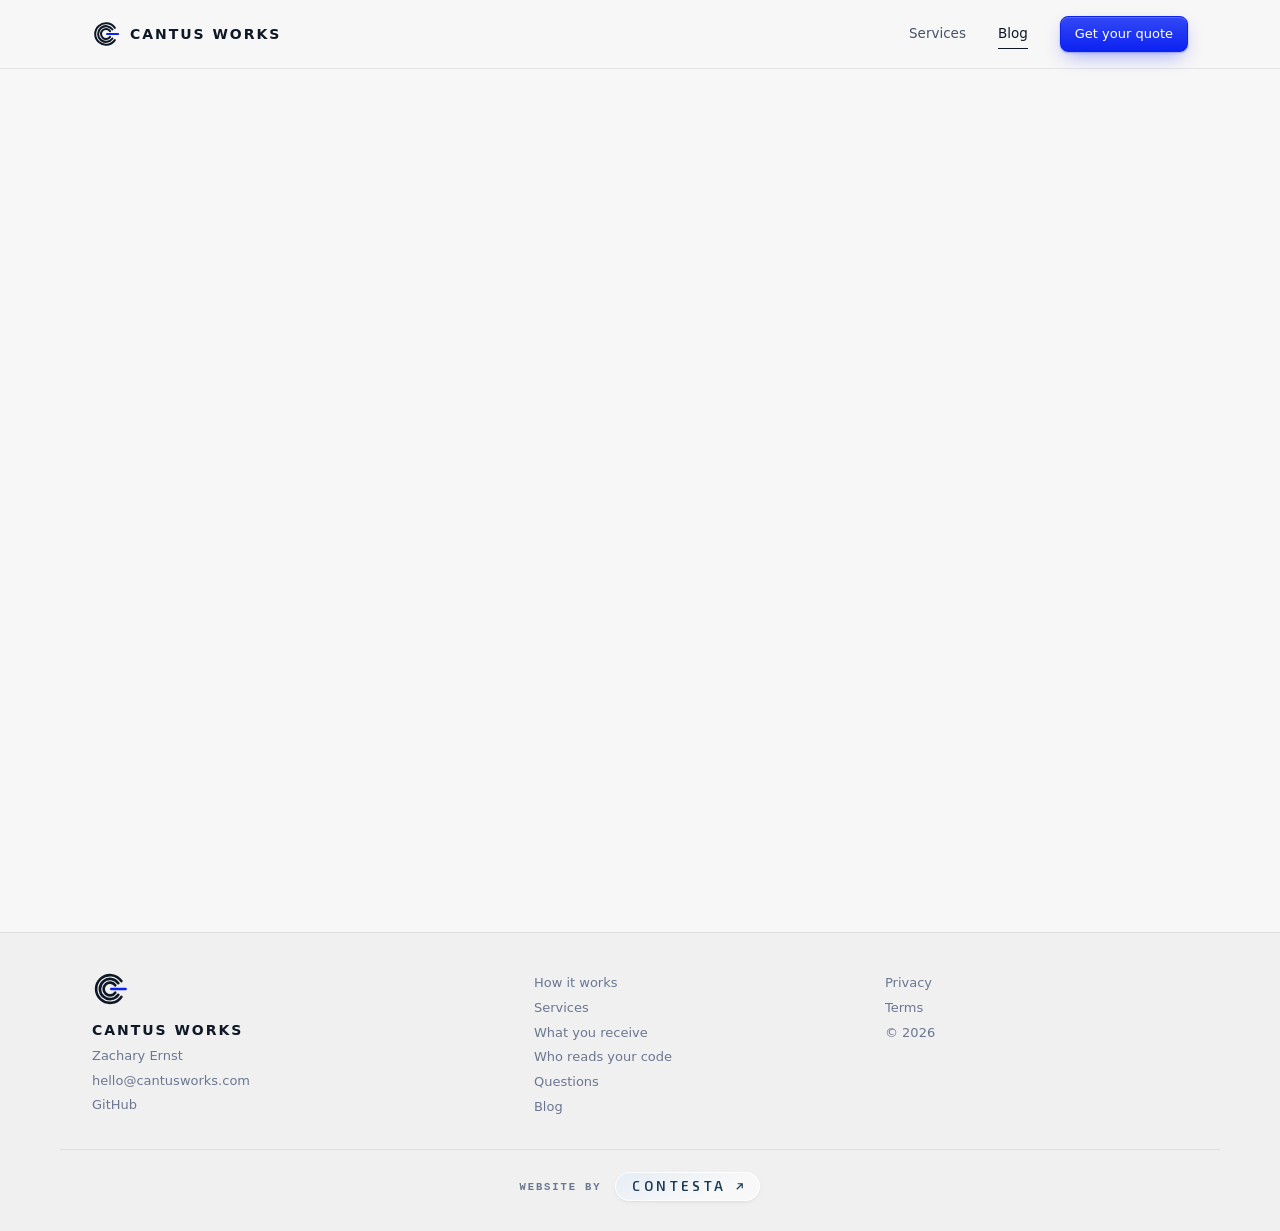
==== blog.html @ ceb54d74 "Hero line below the buttons at any size; no highlighter on plain text; external links in a new tab T" ====
<!doctype html>
<html lang="en">
<head>
<meta charset="utf-8">
<title>Blog | Cantus Works</title>
<meta name="viewport" content="width=device-width, initial-scale=1">
<meta name="color-scheme" content="light">
<meta name="theme-color" content="#F7F7F7">
<link rel="icon" href="favicon.svg" type="image/svg+xml">
<meta name="description" content="Articles on how a Cantus Works inspection works: what it checks and the engine behind it.">
<meta property="og:title" content="Blog">
<meta property="og:type" content="website">
<link rel="canonical" href="https://cantusworks.com/blog.html">
<meta property="og:description" content="Articles on how a Cantus Works inspection works: what it checks and the engine behind it.">
<meta property="og:url" content="https://cantusworks.com/blog.html">
<meta property="og:site_name" content="Cantus Works">
<meta property="og:image" content="https://cantusworks.com/og-image.png">
<meta property="og:image:width" content="1200">
<meta property="og:image:height" content="630">
<meta name="twitter:card" content="summary_large_image">
<link rel="stylesheet" href="fonts/fonts.css">
<link rel="stylesheet" href="styles.css?v=20261121j">
<script defer src="https://cloud.umami.is/script.js" data-website-id="0110ca8d-b614-43de-983e-fb62bd26c7d7" data-domains="cantusworks.com"></script>
</head>
<body>

<header class="site" id="hdr">
  <div class="wrap nav-inner">
    <a class="wordmark" href="index.html"><img src="logo-mark.svg" width="28" height="28" alt="">CANTUS WORKS</a>
    <div class="nav-right">
      <nav class="navlinks" aria-label="Sections">
        <a href="index.html#services">Services</a>
        <a href="blog.html" aria-current="page">Blog</a>
      </nav>
      <a class="btn btn-solid btn-sm" href="quote.html" data-umami-event="quote-click" data-umami-event-need="general">Get your quote</a>
    </div>
  </div>
</header>

<main>
<section class="blog-intro">
  <div class="wrap">
    <div class="blog-hero">
<p class="back-row"><a class="back-link" href="index.html" data-back>&larr; Back</a></p>
      <p class="eyebrow">Blog</p>
      <h1>How the inspection works</h1>
    </div>
  </div>
</section>
<section class="blog-list">
  <div class="wrap">
    <ul class="post-grid">
      <li class="post"><h2><a href="inspection-checks.html">What a Cantus Works inspection checks</a></h2><p class="desc">The areas every inspection covers, and three of the rules exactly as the engine reads them.</p><a class="read-more" href="inspection-checks.html">Read</a></li>
      <li class="post"><h2><a href="how-camerata-works.html">How Camerata works</a></h2><p class="desc">The engine behind every inspection, and why one person still signs every report.</p><a class="read-more" href="how-camerata-works.html">Read</a></li>
      <li class="post"><h2><a href="whats-in-an-inspection-report.html">What's in an inspection report</a></h2><p class="desc">The PDF, the workbook and the files, and what a founder, an investor and a new engineer each do with them.</p><a class="read-more" href="whats-in-an-inspection-report.html">Read</a></li>
      <li class="post"><h2><a href="checkout-price-from-the-browser.html">The checkout bug a pattern scanner won't flag</a></h2><p class="desc">A checkout that charges whatever the browser sends, why it's common in AI-built apps and how to fix it.</p><a class="read-more" href="checkout-price-from-the-browser.html">Read</a></li>
    </ul>
  </div>
</section>
</main>

<footer class="site-foot">
  <div class="wrap foot-grid">
    <div>
      <img class="foot-mark" src="logo-mark.svg" width="36" height="36" alt="">
      <p class="foot-name">Cantus Works</p>
      <p>Zachary Ernst</p>
      <p><a href="mailto:hello@cantusworks.com">hello@cantusworks.com</a></p>
      <p><a href="https://github.com/zernst3" target="_blank" rel="noopener">GitHub</a></p>
    </div>
    <nav aria-label="Footer sections">
      <ul>
        <li><a href="index.html#how">How it works</a></li>
        <li><a href="index.html#services">Services</a></li>
        <li><a href="index.html#receive">What you receive</a></li>
        <li><a href="index.html#who">Who reads your code</a></li>
        <li><a href="index.html#questions">Questions</a></li>
        <li><a href="blog.html">Blog</a></li>
      </ul>
    </nav>
    <div>
      <ul>
        <li><a href="privacy.html">Privacy</a></li>
        <li><a href="terms.html">Terms</a></li>
        <li>&copy; 2026</li>
      </ul>
    </div>
  </div>
  <div class="wrap foot-credit">
    <span class="foot-credit-label">Website by</span>
    <a class="foot-credit-link" href="https://agenciacontesta.com/" target="_blank" rel="noopener">
      <span>Contesta</span>
      <svg viewBox="0 0 12 12" width="11" height="11" aria-hidden="true"><path d="M3 9 9 3M4 3h5v5" fill="none" stroke="currentColor" stroke-width="1.3"/></svg>
    </a>
  </div>
</footer>

<script src="site.js?v=20261121b"></script>
</body>
</html>
---- fonts/fonts.css ----
/* Exo 2 (SIL Open Font License), self-hosted so visitors' browsers never contact Google. */
/* latin-ext */
@font-face {
  font-family: 'Exo 2';
  font-style: normal;
  font-weight: 300;
  font-display: swap;
  src: url(../fonts/exo2-latin-ext.woff2) format('woff2');
  unicode-range: U+0100-02BA, U+02BD-02C5, U+02C7-02CC, U+02CE-02D7, U+02DD-02FF, U+0304, U+0308, U+0329, U+1D00-1DBF, U+1E00-1E9F, U+1EF2-1EFF, U+2020, U+20A0-20AB, U+20AD-20C4, U+2113, U+2C60-2C7F, U+A720-A7FF;
}
/* latin */
@font-face {
  font-family: 'Exo 2';
  font-style: normal;
  font-weight: 300;
  font-display: swap;
  src: url(../fonts/exo2-latin.woff2) format('woff2');
  unicode-range: U+0000-00FF, U+0131, U+0152-0153, U+02BB-02BC, U+02C6, U+02DA, U+02DC, U+0304, U+0308, U+0329, U+2000-206F, U+20AC, U+2122, U+2191, U+2193, U+2212, U+2215, U+FEFF, U+FFFD;
}
/* latin-ext */
@font-face {
  font-family: 'Exo 2';
  font-style: normal;
  font-weight: 500;
  font-display: swap;
  src: url(../fonts/exo2-latin-ext.woff2) format('woff2');
  unicode-range: U+0100-02BA, U+02BD-02C5, U+02C7-02CC, U+02CE-02D7, U+02DD-02FF, U+0304, U+0308, U+0329, U+1D00-1DBF, U+1E00-1E9F, U+1EF2-1EFF, U+2020, U+20A0-20AB, U+20AD-20C4, U+2113, U+2C60-2C7F, U+A720-A7FF;
}
/* latin */
@font-face {
  font-family: 'Exo 2';
  font-style: normal;
  font-weight: 500;
  font-display: swap;
  src: url(../fonts/exo2-latin.woff2) format('woff2');
  unicode-range: U+0000-00FF, U+0131, U+0152-0153, U+02BB-02BC, U+02C6, U+02DA, U+02DC, U+0304, U+0308, U+0329, U+2000-206F, U+20AC, U+2122, U+2191, U+2193, U+2212, U+2215, U+FEFF, U+FFFD;
}
/* latin-ext */
@font-face {
  font-family: 'Exo 2';
  font-style: normal;
  font-weight: 600;
  font-display: swap;
  src: url(../fonts/exo2-latin-ext.woff2) format('woff2');
  unicode-range: U+0100-02BA, U+02BD-02C5, U+02C7-02CC, U+02CE-02D7, U+02DD-02FF, U+0304, U+0308, U+0329, U+1D00-1DBF, U+1E00-1E9F, U+1EF2-1EFF, U+2020, U+20A0-20AB, U+20AD-20C4, U+2113, U+2C60-2C7F, U+A720-A7FF;
}
/* latin */
@font-face {
  font-family: 'Exo 2';
  font-style: normal;
  font-weight: 600;
  font-display: swap;
  src: url(../fonts/exo2-latin.woff2) format('woff2');
  unicode-range: U+0000-00FF, U+0131, U+0152-0153, U+02BB-02BC, U+02C6, U+02DA, U+02DC, U+0304, U+0308, U+0329, U+2000-206F, U+20AC, U+2122, U+2191, U+2193, U+2212, U+2215, U+FEFF, U+FFFD;
}
/* latin-ext */
@font-face {
  font-family: 'Exo 2';
  font-style: normal;
  font-weight: 700;
  font-display: swap;
  src: url(../fonts/exo2-latin-ext.woff2) format('woff2');
  unicode-range: U+0100-02BA, U+02BD-02C5, U+02C7-02CC, U+02CE-02D7, U+02DD-02FF, U+0304, U+0308, U+0329, U+1D00-1DBF, U+1E00-1E9F, U+1EF2-1EFF, U+2020, U+20A0-20AB, U+20AD-20C4, U+2113, U+2C60-2C7F, U+A720-A7FF;
}
/* latin */
@font-face {
  font-family: 'Exo 2';
  font-style: normal;
  font-weight: 700;
  font-display: swap;
  src: url(../fonts/exo2-latin.woff2) format('woff2');
  unicode-range: U+0000-00FF, U+0131, U+0152-0153, U+02BB-02BC, U+02C6, U+02DA, U+02DC, U+0304, U+0308, U+0329, U+2000-206F, U+20AC, U+2122, U+2191, U+2193, U+2212, U+2215, U+FEFF, U+FFFD;
}
/* latin-ext */
@font-face {
  font-family: 'Exo 2';
  font-style: normal;
  font-weight: 800;
  font-display: swap;
  src: url(../fonts/exo2-latin-ext.woff2) format('woff2');
  unicode-range: U+0100-02BA, U+02BD-02C5, U+02C7-02CC, U+02CE-02D7, U+02DD-02FF, U+0304, U+0308, U+0329, U+1D00-1DBF, U+1E00-1E9F, U+1EF2-1EFF, U+2020, U+20A0-20AB, U+20AD-20C4, U+2113, U+2C60-2C7F, U+A720-A7FF;
}
/* latin */
@font-face {
  font-family: 'Exo 2';
  font-style: normal;
  font-weight: 800;
  font-display: swap;
  src: url(../fonts/exo2-latin.woff2) format('woff2');
  unicode-range: U+0000-00FF, U+0131, U+0152-0153, U+02BB-02BC, U+02C6, U+02DA, U+02DC, U+0304, U+0308, U+0329, U+2000-206F, U+20AC, U+2122, U+2191, U+2193, U+2212, U+2215, U+FEFF, U+FFFD;
}
---- styles.css ----
/* Cantus Works v2. Light theme: glass surfaces on a pale ground, blue accents.
   The theme is deliberately light only (color-scheme: light), so an OS in dark mode
   does not change the page, its form controls or its scrollbars. */
:root {
  color-scheme: light;

  /* surfaces */
  --bg: #F7F7F7;
  --bg-deep: #F0F0F1;
  --bg-blue: #E9F0FA;
  --bg-blue-deep: #E1EAF7;
  --card: #FFFFFF;

  /* glass */
  --glass: rgba(255, 255, 255, 0.55);
  --glass-strong: rgba(255, 255, 255, 0.68);
  --glass-blue: rgba(221, 234, 248, 0.55);

  /* ink */
  --ink: #0F1826;
  --ink-soft: #47536A;
  --ink-faint: #6B7690;

  /* accent */
  --accent: #2B5580;
  --accent-deep: #1B3A56;
  --accent-mist: #E7EFF7;
  --vivid: #0C22F2;
  --vivid-soft: #3348F5;
  --vivid-mist: #E5E8FE;

  /* lines */
  --line: rgba(15, 24, 38, 0.08);
  --line-strong: rgba(15, 24, 38, 0.14);

  /* radius */
  --r-sm: 8px;
  --r-md: 12px;
  --r-lg: 16px;

  /* spacing scale (8px base) */
  --s1: 4px; --s2: 8px; --s3: 12px; --s4: 16px; --s5: 24px;
  --s6: 32px; --s7: 48px; --s8: 64px; --s9: 96px;

  /* layered shadows */
  --shadow-sm:
    0 1px 2px rgba(15, 24, 38, 0.05),
    0 2px 6px -1px rgba(15, 24, 38, 0.05);
  --shadow-md:
    0 1px 2px rgba(15, 24, 38, 0.05),
    0 8px 18px -6px rgba(27, 58, 86, 0.10),
    0 22px 40px -16px rgba(27, 58, 86, 0.14);
  --shadow-lg:
    0 1px 3px rgba(15, 24, 38, 0.06),
    0 14px 30px -10px rgba(27, 58, 86, 0.14),
    0 44px 76px -28px rgba(27, 58, 86, 0.22);
  --shadow-vivid:
    0 1px 3px rgba(15, 24, 38, 0.06),
    0 16px 34px -12px rgba(27, 58, 86, 0.16),
    0 46px 80px -30px rgba(12, 34, 242, 0.20);

  --font: -apple-system, BlinkMacSystemFont, "SF Pro Text", "SF Pro Display", "Segoe UI", system-ui, Roboto, Helvetica, Arial, sans-serif;
  --display: "Exo 2", var(--font);
  --mono: "SF Mono", ui-monospace, SFMono-Regular, Menlo, Consolas, "Liberation Mono", monospace;

  --ease: cubic-bezier(.2, .7, .2, 1);
  --maxw: 1160px;
  --gutter: 32px;
}

* { box-sizing: border-box; }
html {
  scroll-behavior: smooth;
  -webkit-text-size-adjust: 100%;
  background: var(--bg);
  overflow-x: clip;
}
body {
  margin: 0;
  position: relative;
  background: var(--bg);
  color: var(--ink);
  font-family: var(--font);
  font-size: 16px;
  line-height: 1.6;
  -webkit-font-smoothing: antialiased;
  text-rendering: optimizeLegibility;
  font-feature-settings: "kern" 1;
  overflow-x: clip;
}
img { max-width: 100%; }
.wrap { max-width: var(--maxw); margin: 0 auto; padding: 0 var(--gutter); }
a { color: inherit; text-decoration: none; }
::selection { background: rgba(12, 34, 242, 0.14); }
:focus-visible { outline: 2px solid var(--vivid); outline-offset: 3px; border-radius: 3px; }
section[id] { scroll-margin-top: 88px; }

/* ---------- reveal (only armed when scripting and motion are available) ---------- */
.anim [data-reveal] {
  opacity: 0; transform: translateY(14px);
  transition: opacity .6s var(--ease), transform .6s var(--ease);
}
.anim [data-reveal].above { transform: translateY(-14px); }
.anim [data-reveal].in-view { opacity: 1; transform: none; }

/* ---------- type scale ---------- */
h1, h2, h3 { font-family: var(--display); }
h1 {
  font-weight: 600;
  font-size: clamp(30px, 6.4vw, 58px);
  line-height: 1.07;
  letter-spacing: -0.032em;
  margin: 0 0 var(--s5);
  overflow-wrap: break-word;
}
h2 {
  font-weight: 600;
  font-size: clamp(25px, 4.6vw, 39px);
  line-height: 1.14;
  letter-spacing: -0.024em;
  margin: 0 0 var(--s3);
  max-width: 24ch;
  overflow-wrap: break-word;
}
h3 { font-weight: 600; letter-spacing: -0.012em; }
.eyebrow {
  font-size: 12px; font-weight: 600; color: var(--accent);
  letter-spacing: 0.09em; text-transform: uppercase;
  display: flex; align-items: center; flex-wrap: wrap; gap: 9px;
  margin: 0 0 var(--s4);
}
.eyebrow::before {
  content: ""; width: 6px; height: 6px; border-radius: 50%;
  background: var(--vivid); flex: none;
  animation: twinkle 3.4s ease-in-out infinite;
}
@keyframes twinkle { 0%, 100% { opacity: 1; } 50% { opacity: .25; } }
.prose { max-width: 60ch; color: var(--ink-soft); font-size: 16.5px; line-height: 1.6; }
.prose p { margin: 0 0 var(--s4); }
.prose a { color: var(--accent); font-weight: 600; text-decoration: underline; text-decoration-thickness: 1px; text-underline-offset: 3px; }
.prose a:hover { color: var(--vivid); }
.prose strong { color: var(--ink); }
.prose a strong { color: inherit; font-weight: 600; }

/* ---------- nav ---------- */
header.site {
  position: sticky; top: 0; z-index: 60;
  background: transparent;
  border-bottom: 1px solid var(--line);
  transition: background .28s ease, backdrop-filter .28s ease, border-color .28s ease;
}
header.site.scrolled {
  background: rgba(247, 247, 247, 0.84);
  backdrop-filter: blur(14px) saturate(180%);
  -webkit-backdrop-filter: blur(14px) saturate(180%);
  border-bottom-color: var(--line-strong);
}
.nav-inner {
  display: flex; align-items: center; justify-content: space-between;
  gap: 12px 24px; min-height: 68px;
}
.wordmark {
  display: inline-flex; align-items: center; gap: 10px;
  font-weight: 600; font-size: 14px; letter-spacing: 0.14em; color: var(--ink);
  white-space: nowrap;
}
.wordmark img { display: block; width: 28px; height: 28px; flex: none; }
.nav-right { display: flex; align-items: center; gap: var(--s6); }
.navlinks { display: flex; align-items: center; gap: var(--s6); }
.navlinks a {
  position: relative; font-size: 13.5px; font-weight: 450; color: var(--ink-soft);
  padding: 4px 0; transition: color .16s ease;
}
.navlinks a::after {
  content: ""; position: absolute; left: 0; right: 100%; bottom: 0; height: 1px;
  background: var(--ink); transition: right .24s var(--ease);
}
.navlinks a:hover, .navlinks a[aria-current="page"] { color: var(--ink); }
.navlinks a:hover::after, .navlinks a[aria-current="page"]::after { right: 0; }

/* ---------- buttons ---------- */
.btn {
  --btn-bg: #fff;
  display: inline-flex; align-items: center; justify-content: center; gap: 8px;
  font-size: 14px; font-weight: 500; font-family: inherit; line-height: 1.4;
  padding: 10px 18px; border-radius: var(--r-sm);
  border: 1px solid var(--line-strong);
  color: var(--ink); background: var(--btn-bg);
  box-shadow: var(--shadow-sm);
  cursor: pointer; white-space: nowrap; text-align: center;
  transition: transform .18s ease, box-shadow .18s ease, background .16s ease, border-color .16s ease;
}
.btn:hover { transform: translateY(-1px); background: var(--accent-mist); }
.btn-solid {
  color: #fff; border-color: var(--vivid);
  background: linear-gradient(180deg, var(--vivid-soft), var(--vivid));
  box-shadow:
    0 1px 2px rgba(12, 34, 242, 0.30),
    0 8px 20px -6px rgba(12, 34, 242, 0.42),
    inset 0 1px 0 rgba(255, 255, 255, 0.20);
}
.btn-solid:hover {
  background: linear-gradient(180deg, #2a3ff6, #0a1cd8);
  box-shadow:
    0 1px 2px rgba(12, 34, 242, 0.32),
    0 12px 26px -6px rgba(12, 34, 242, 0.5),
    inset 0 1px 0 rgba(255, 255, 255, 0.24);
}
.btn-sm { padding: 8px 14px; font-size: 13px; }
.btn-lg { padding: 13px 22px; font-size: 15px; }

/* ---------- section rhythm ---------- */
main > section { padding: clamp(64px, 9vw, 108px) 0; position: relative; }
main > section.tight { padding: clamp(44px, 6vw, 72px) 0; }
main > section + section { border-top: 1px solid var(--line); }
.bg-deep { background: rgba(237, 239, 243, 0.42); }
.bg-blue { background: linear-gradient(180deg, var(--bg-blue), var(--bg-blue-deep)); }
.cta-center { text-align: center; margin-top: var(--s7); }

/* ---------- hero ---------- */
/* full screen below the sticky header (--hdr-h is measured by site.js), content centred vertically */
main > section.hero {
  padding: clamp(56px, 8vw, 104px) 0 clamp(64px, 9vw, 104px); overflow: hidden;
  min-height: calc(100vh - var(--hdr-h, 69px)); min-height: calc(100svh - var(--hdr-h, 69px));
  display: flex; align-items: center;
}
main > section.hero > .wrap { width: 100%; }
.hero-bg { position: absolute; inset: 0; overflow: hidden; pointer-events: none; z-index: 0; }
.hero-band {
  position: absolute; inset: 0; width: 100%; height: 100%;
  pointer-events: none; overflow: visible;
  filter: blur(38px); opacity: .9;
  animation: bandSway 15s ease-in-out infinite alternate;
}
@keyframes bandSway {
  from { transform: translate3d(-1.4%, -1.8%, 0) rotate(-0.9deg); }
  to { transform: translate3d(1.6%, 1.6%, 0) rotate(0.9deg); }
}
.cw-band-base { animation: bandBreathe 12s ease-in-out infinite alternate; }
.cw-band-flow { animation: bandBreathe 12s ease-in-out infinite alternate, bandFlow 17s linear infinite; }
@keyframes bandBreathe { from { stroke-width: 98; } to { stroke-width: 138; } }
@keyframes bandFlow { from { stroke-dashoffset: 0; } to { stroke-dashoffset: -2480; } }
.hero-stroke {
  position: absolute; left: -8vw; right: -8vw; bottom: 22px; height: 1.5px; /* sits in the hero's bottom padding, below the buttons at any screen size */
  background: linear-gradient(90deg,
    transparent 0%,
    rgba(43, 85, 128, 0.12) 20%,
    rgba(12, 34, 242, 0.55) 50%,
    rgba(43, 85, 128, 0.12) 80%,
    transparent 100%);
  transform: rotate(-1.3deg);
  animation: strokeDrift 17s ease-in-out infinite alternate;
}
@keyframes strokeDrift {
  from { transform: rotate(-1.3deg) translateY(-7px); }
  to { transform: rotate(-1.3deg) translateY(7px); }
}
@media (max-width: 760px) { .hero-band { filter: blur(26px); opacity: .7; } }

.hero-grid {
  display: grid; grid-template-columns: minmax(0, 1.03fr) minmax(0, 0.97fr);
  gap: clamp(40px, 5vw, 64px); align-items: start; position: relative; z-index: 1;
}
.hero-grid > * { min-width: 0; }
/* hero title, all Exo 2, contrast by weight and colour: light line that rises word by word
   (only "codebase" heavy, decoding from scrambled code), then a heavy gradient line wiped in
   left to right, all in one moving blue gradient */
.hero h1 { font-family: var(--display); font-weight: 800; letter-spacing: -0.025em; }
.hero h1 .hl { display: block; }
.hero h1 .hl1 { font-weight: 300; color: var(--ink-soft); letter-spacing: -0.02em; }
.hero h1 .hl1 .scr { font-weight: 700; color: var(--ink); }
.hero h1 .w { display: inline-block; overflow: hidden; vertical-align: top; padding-bottom: .1em; margin-bottom: -.1em; }
.hero h1 .w > span { display: inline-block; will-change: transform; }
.hero h1 .scr { white-space: nowrap; }
.hero h1 .scr.scrambling { font-family: var(--mono); font-weight: 500; letter-spacing: -0.04em; color: var(--vivid); }
.hero h1 .hl2 { margin-top: .08em; }
/* the gradient sits on each inline piece (not the block) so Safari paints it reliably */
/* solid colour first: if gradient text fails to paint, the line still reads */
.hero h1 .hl2 > .grad, .hero h1 .hl2 > .accent { color: var(--vivid); }
@supports ((-webkit-background-clip: text) or (background-clip: text)) {
  .hero h1 .hl2 > .grad, .hero h1 .hl2 > .accent {
    background: linear-gradient(100deg, var(--vivid) 0%, #1FA6E0 28%, var(--vivid) 55%, #3348F5 78%, var(--vivid) 100%);
    background-size: 220% 100%;
    -webkit-background-clip: text; background-clip: text;
    color: transparent; -webkit-text-fill-color: transparent;
    /* Safari drops gradient text on wrapped lines without this */
    -webkit-box-decoration-break: clone; box-decoration-break: clone;
    animation: gradShift 7s linear infinite;
  }
}
@keyframes gradShift { from { background-position: 0% 0; } to { background-position: -220% 0; } }
.hero h1 .accent { white-space: nowrap; font-style: normal; }
/* Safari (macOS + iOS) does not paint the clipped gradient on "keep it fixed.":
   give it plain solid text there. hanging-punctuation is supported only by WebKit. */
@supports (hanging-punctuation: first) and (-webkit-appearance: none) {
  .hero h1 .hl2 > .accent {
    background: none; animation: none;
    -webkit-background-clip: border-box; background-clip: border-box;
    color: var(--vivid); -webkit-text-fill-color: var(--vivid);
  }
}

/* intro start states, only while GSAP owns the hero */
.hero-anim .hero h1 .w > span { transform: translateY(110%); }
.hero-anim .hero h1 .hl2 { opacity: 0; }
.hero-anim .standfirst, .hero-anim .hero-cta, .hero-anim .report-stage, .hero-anim .report-caption { opacity: 0; }
.standfirst {
  font-size: clamp(16.5px, 1.4vw, 18.5px); color: var(--ink-soft);
  max-width: 52ch; margin: 0 0 var(--s6); line-height: 1.58;
}
.hero-cta { display: flex; align-items: center; gap: 14px; flex-wrap: wrap; }

/* ---------- report excerpt window ---------- */
.report-wrap { position: relative; min-width: 0; padding-top: 18px; }
/* floating card: stage gives perspective, float bobs, tilt follows the pointer */
.report-stage { position: relative; perspective: 1400px; padding-bottom: 46px; }
.report-float { position: relative; z-index: 1; will-change: transform; }
.report-tilt {
  position: relative; transform-style: preserve-3d;
  transform: rotateY(-9deg) rotateX(5deg); will-change: transform;
}
.report {
  position: relative;
  background: linear-gradient(158deg, rgba(232, 240, 251, 0.82), rgba(255, 255, 255, 0.86) 70%);
  backdrop-filter: blur(20px) saturate(165%);
  -webkit-backdrop-filter: blur(20px) saturate(165%);
  border: 1px solid rgba(255, 255, 255, 0.9);
  border-radius: var(--r-lg);
  box-shadow:
    inset 0 1px 0 rgba(255, 255, 255, 0.9),
    0 1px 2px rgba(15, 24, 38, 0.06),
    0 10px 24px -8px rgba(27, 58, 86, 0.18),
    0 34px 64px -22px rgba(27, 58, 86, 0.30),
    0 70px 120px -40px rgba(12, 34, 242, 0.38);
  overflow: hidden;
}
/* second card stacked behind for depth */
.report-ghost {
  position: absolute; inset: 0; z-index: -1;
  transform: translate3d(34px, -30px, -90px);
  background: rgba(255, 255, 255, 0.55);
  border: 1px solid rgba(255, 255, 255, 0.85);
  border-radius: var(--r-lg);
  box-shadow: 0 24px 50px -24px rgba(27, 58, 86, 0.28);
  overflow: hidden;
}
.ghost-lines { padding: 22px; display: grid; gap: 12px; }
.ghost-lines b { display: block; height: 9px; border-radius: 5px; background: rgba(15, 24, 38, 0.07); }
.ghost-lines b:nth-child(1) { width: 52%; height: 22px; background: rgba(12, 34, 242, 0.08); }
.ghost-lines b:nth-child(3) { width: 86%; }
.ghost-lines b:nth-child(4) { width: 64%; }
/* soft ground shadow, shrinks as the card rises */
.report-shadow {
  position: absolute; left: 12%; right: 12%; bottom: 0; height: 34px;
  background: radial-gradient(closest-side, rgba(27, 58, 86, 0.30), rgba(12, 34, 242, 0.10) 60%, transparent);
  filter: blur(10px); will-change: transform, opacity;
}
/* scan pass across the card */
.scanline {
  position: absolute; left: 0; right: 0; top: 0; height: 90px; z-index: 2; pointer-events: none;
  transform: translateY(-100%); opacity: 0;
  background: linear-gradient(180deg, transparent, rgba(31, 166, 224, 0.10) 70%, rgba(12, 34, 242, 0.16));
  border-bottom: 1.5px solid rgba(12, 34, 242, 0.55);
}
/* chips floating in front of the card */
.chip {
  position: absolute; z-index: 3; display: inline-flex; align-items: center; gap: 8px;
  padding: 9px 14px; border-radius: 999px;
  font: 600 12.5px/1 var(--font); color: var(--ink); white-space: nowrap;
  background: rgba(255, 255, 255, 0.92);
  border: 1px solid rgba(255, 255, 255, 1);
  box-shadow: 0 1px 2px rgba(15, 24, 38, 0.08), 0 14px 30px -10px rgba(27, 58, 86, 0.32);
  transform: translateZ(70px);
}
.chip svg { width: 16px; height: 16px; padding: 2px; border-radius: 50%; background: var(--vivid); }
.chip svg path { fill: none; stroke: #fff; stroke-width: 2.2; stroke-linecap: round; stroke-linejoin: round; }
.chip .dot { width: 8px; height: 8px; border-radius: 50%; background: #1FB57A; box-shadow: 0 0 0 4px rgba(31, 181, 122, 0.18); }
.chip-a { top: -18px; right: -14px; }
.chip-b { bottom: 30px; left: -26px; }
/* critical pill pulses after the scan finds it */
.sev.crit { position: relative; }
.sev.crit.ping::after {
  content: ""; position: absolute; inset: -1px; border-radius: inherit;
  border: 1.5px solid var(--vivid); animation: ping 2.4s ease-out infinite;
}
@keyframes ping { 0% { transform: scale(1); opacity: .7; } 70%, 100% { transform: scale(1.6, 1.9); opacity: 0; } }
@media (max-width: 900px) {
  .report-wrap { max-width: 560px; margin: 0 auto; width: 100%; }
  .report-tilt { transform: rotateY(-4deg) rotateX(3deg); }
}
@media (max-width: 560px) {
  .report-ghost { transform: translate3d(14px, -18px, -60px); }
  .chip { font-size: 11.5px; padding: 7px 11px; }
  .chip-a { right: -4px; top: -16px; }
  .chip-b { left: -4px; bottom: 34px; }
}
.report-bar {
  display: flex; align-items: center; gap: 7px;
  padding: 12px 16px;
  background: rgba(255, 255, 255, 0.4);
  border-bottom: 1px solid var(--line);
}
.report-bar i { width: 9px; height: 9px; border-radius: 50%; background: var(--line-strong); display: block; }
.report-bar i:first-child { background: var(--vivid); opacity: .8; }
.finding { padding: 22px 22px 20px; overflow-wrap: break-word; }
.loc {
  display: flex; align-items: center; flex-wrap: wrap; gap: 8px 10px;
  font-family: var(--mono); font-size: 11.5px; color: var(--ink-faint);
  padding: 9px 11px; background: rgba(15, 24, 38, 0.035); border-radius: 6px;
  margin-bottom: 14px;
}
.loc span { min-width: 0; overflow-wrap: anywhere; }
.sev {
  font-family: var(--font); font-size: 11px; font-weight: 600;
  letter-spacing: 0.04em; text-transform: none;
  padding: 3px 9px; border-radius: 20px;
  color: var(--ink-soft); background: rgba(15, 24, 38, 0.045); border: 1px solid var(--line);
}
.sev.crit { color: var(--vivid); background: var(--vivid-mist); border-color: rgba(12, 34, 242, 0.22); }
.finding p { font-size: 14px; line-height: 1.62; color: var(--ink-soft); margin: 0 0 12px; }
.finding p.fix {
  margin: 14px 0 0; border-top: 1px solid var(--line); padding-top: 14px;
}
.finding p.fix b { color: var(--accent); font-weight: 700; letter-spacing: 0.02em; }
.report-foot {
  padding: 12px 22px; border-top: 1px solid var(--line);
  font-family: var(--mono); font-size: 11.5px; color: var(--ink-faint);
}
.report-caption { font-size: 12.5px; color: var(--ink-faint); margin: 14px 0 0; text-align: center; line-height: 1.55; }

/* ---------- problem ---------- */
.problem {
  font-size: clamp(22px, 3.3vw, 33px); font-weight: 500;
  line-height: 1.32; letter-spacing: -0.02em;
  color: var(--ink-soft); max-width: 34ch; margin: 0;
  text-wrap: pretty;
}
.problem .lead { color: var(--ink); font-weight: 600; }

/* ---------- how it works: four step cards in a 3D coverflow ----------
   No JS or reduced motion: the cards sit in a plain row (a swipe row on small screens).
   .how-3d (how.js): cards stack on one stage; the active one sits in front, larger,
   the others turn away in perspective behind it. */
.how { overflow-x: clip; }
.how-head { display: flex; align-items: baseline; justify-content: space-between; gap: var(--s4); }
.how-head h2 { margin: 0; }
.how-count { font: 500 13px/1 var(--mono); letter-spacing: .12em; color: var(--ink-faint); margin: 0; }
.how-count-now { color: var(--vivid); font-weight: 600; }

.how-steps {
  --card-w: clamp(320px, 38vw, 520px);
  --card-h: 340px;
  list-style: none; margin: var(--s6) 0 0; padding: 0; position: relative;
  display: grid; grid-template-columns: repeat(4, minmax(0, 1fr)); gap: var(--s4);
}
.how-step { position: relative; min-width: 0; }
.how-card {
  position: relative; overflow: hidden; height: 100%; min-height: 380px;
  display: flex; flex-direction: column;
  padding: 30px 30px 26px; border-radius: 22px;
  background: #fff; color: var(--ink);
  border: 1px solid rgba(255, 255, 255, 0.9);
  box-shadow: 0 1px 2px rgba(15, 24, 38, 0.06), 0 24px 50px -22px rgba(27, 58, 86, 0.35);
}
/* dot pattern fading in from the bottom */
.how-card::before {
  content: ""; position: absolute; left: 0; right: 0; bottom: 0; height: 55%; pointer-events: none;
  background-image: radial-gradient(currentColor 1.3px, transparent 1.6px);
  background-size: 18px 18px; opacity: .1;
  -webkit-mask-image: linear-gradient(180deg, transparent, #000 85%); mask-image: linear-gradient(180deg, transparent, #000 85%);
}
/* shade for cards that sit behind (set per card by how.js) */
.how-card::after {
  content: ""; position: absolute; inset: 0; border-radius: inherit; pointer-events: none;
  background: #0F1826; opacity: var(--shade, 0);
}
.how-top { position: relative; display: flex; align-items: center; gap: 12px; margin: 0 0 22px; }
.how-order {
  flex: none; width: 42px; height: 42px; border-radius: 50%;
  display: flex; align-items: center; justify-content: center;
  font: 700 19px/1 var(--display); color: #fff; background: var(--vivid);
  box-shadow: 0 8px 18px -6px rgba(12, 34, 242, 0.55);
}
.how-name {
  font: 600 11px/1 var(--mono); letter-spacing: .14em; text-transform: uppercase;
  padding: 7px 11px; border-radius: 999px; margin: 0;
  color: var(--vivid); background: var(--vivid-mist);
}
.how-step h3 { position: relative; font-size: clamp(22px, 2.1vw, 29px); line-height: 1.12; letter-spacing: -0.02em; margin: 0 0 14px; color: inherit; }
.how-desc { position: relative; margin: 0; font-size: 15px; line-height: 1.6; color: inherit; opacity: .78; max-width: 40ch; }

/* four tones, so each step reads as its own object */
.tone-vivid .how-card { background: linear-gradient(150deg, #0C22F2, #3B6CF6); color: #fff; border-color: rgba(255, 255, 255, 0.25); box-shadow: 0 1px 2px rgba(15, 24, 38, 0.08), 0 28px 56px -22px rgba(12, 34, 242, 0.6); }
.tone-ink .how-card { background: linear-gradient(150deg, #0F1826, #24344F); color: #fff; border-color: rgba(255, 255, 255, 0.12); }
.tone-sky .how-card { background: linear-gradient(160deg, #E3EFFC, #BCD6F4); }
.tone-vivid .how-name, .tone-ink .how-name { color: #fff; background: rgba(255, 255, 255, 0.16); }
.tone-sky .how-name { background: rgba(255, 255, 255, 0.7); }
.tone-vivid .how-order { color: var(--vivid); background: #fff; box-shadow: 0 8px 18px -6px rgba(15, 24, 38, 0.35); }

.how-dots { display: none; justify-content: center; gap: 8px; margin-top: var(--s5); }
.how-dots i { width: 8px; height: 8px; border-radius: 8px; background: rgba(15, 24, 38, 0.18); transition: width .4s var(--ease), background .4s var(--ease); cursor: pointer; }
.how-dots i.is-active { width: 28px; background: var(--vivid); }

/* stage mode */
.how-3d .how-steps { display: block; height: calc(var(--card-h) + 50px); perspective: 1700px; touch-action: pan-y; }
.how-3d .how-step {
  position: absolute; left: 50%; top: 22px; width: var(--card-w); height: var(--card-h);
  margin-left: calc(var(--card-w) / -2); cursor: pointer; will-change: transform;
}
.how-3d .how-step.is-active { cursor: default; }
.how-3d .how-card { min-height: 0; }
.how-3d .how-step.is-active .how-card { box-shadow: 0 1px 2px rgba(15, 24, 38, 0.08), 0 40px 80px -28px rgba(15, 24, 38, 0.45), 0 70px 120px -50px rgba(12, 34, 242, 0.45); }
.how-3d .how-dots { display: flex; }

@media (max-width: 899px) {
  .how:not(.how-3d) .how-steps {
    display: flex; overflow-x: auto; scroll-snap-type: x mandatory; scrollbar-width: none;
    margin-left: calc(var(--gutter, 24px) * -1); margin-right: calc(var(--gutter, 24px) * -1);
    padding: 6px var(--gutter, 24px) 14px;
  }
  .how:not(.how-3d) .how-step { flex: 0 0 min(80%, 320px); scroll-snap-align: start; }
  .how-steps { --card-w: min(80vw, 380px); --card-h: 380px; }
}
@media (max-width: 560px) {
  .how-card { padding: 24px 22px 22px; }
  .how-steps { --card-h: 400px; }
}

/* ---------- services: three instruments on one rail ----------
   Reading levels per card: 1) verb + price, 2) the bold line, 3) body, note and button.
   services.js adds the entrance, the rail pulse, the pointer spotlight and the three controls. */
.svc-title span { transition: color .35s var(--ease); }
.svc-title span.dim { color: rgba(15, 24, 38, 0.22); }
.svc-title span.lit { color: var(--vivid); }

.svc-grid {
  position: relative; display: grid; grid-template-columns: minmax(0, 1.25fr) minmax(0, 1fr) minmax(0, 1fr);
  gap: 20px; margin-top: var(--s7); align-items: stretch;
}

.svc {
  position: relative; min-width: 0;
  display: flex; flex-direction: column;
  padding: 30px 28px 28px; border-radius: 20px;
  background: linear-gradient(160deg, rgba(255, 255, 255, 0.92), rgba(255, 255, 255, 0.7));
  border: 1px solid rgba(255, 255, 255, 0.95);
  box-shadow: var(--shadow-md);
  transition: box-shadow .45s var(--ease), translate .45s var(--ease), border-color .45s var(--ease);
}
.svc > * { position: relative; z-index: 1; }
/* spotlight that follows the pointer (--mx / --my set by services.js) */
.svc::before {
  content: ""; position: absolute; inset: 0; border-radius: inherit; pointer-events: none; z-index: 0;
  background: radial-gradient(380px circle at var(--mx, 50%) var(--my, 0%), rgba(12, 34, 242, 0.09), transparent 62%);
  opacity: 0; transition: opacity .4s var(--ease);
}
.svc:hover::before { opacity: 1; }
.svc:hover { translate: 0 -6px; box-shadow: var(--shadow-lg); }

.svc-top { display: flex; align-items: center; justify-content: space-between; min-height: 28px; }
.svc-node {
  position: relative; z-index: 2;
  width: 28px; height: 28px; border-radius: 50%;
  display: flex; align-items: center; justify-content: center;
  font: 600 10.5px/1 var(--mono); color: var(--vivid);
  background: #fff; border: 2px solid var(--vivid);
}
.svc-find .svc-node { background: var(--vivid); color: #fff; }
.flagship-tag {
  font: 600 10.5px/1 var(--mono); letter-spacing: .12em; text-transform: uppercase;
  padding: 6px 10px; border-radius: 999px; color: #fff; background: rgba(255, 255, 255, 0.14); border: 1px solid rgba(255, 255, 255, 0.22);
}

/* level 1 */
.svc .verb { font: 700 clamp(40px, 3.8vw, 54px)/1 var(--display); letter-spacing: -0.035em; margin: 4px 0 8px; color: var(--ink); }
.svc h3 { font: 600 11px/1.3 var(--mono); letter-spacing: .14em; text-transform: uppercase; color: var(--ink-faint); margin: 0 0 18px; }
.svc .price { font: 600 30px/1.1 var(--display); letter-spacing: -0.02em; color: var(--ink); margin: 0 0 4px; font-variant-numeric: tabular-nums; }
.svc .price .from, .svc .price .per { font: 500 14px/1 var(--font); letter-spacing: 0; color: var(--ink-faint); }
.svc .unit { font: 12px/1.4 var(--mono); color: var(--ink-faint); margin: 0; }
/* level 2 */
.svc .bold-line { font-size: 17px; font-weight: 600; letter-spacing: -0.012em; line-height: 1.35; color: var(--ink); margin: 22px 0 8px; padding-top: 20px; border-top: 1px solid var(--line); }
/* level 3 */
.svc p.body { margin: 0 0 var(--s4); color: var(--ink-soft); font-size: 14.5px; line-height: 1.6; }
.svc p.small { margin: 0 0 var(--s4); color: var(--ink-faint); font-size: 12.5px; line-height: 1.55; }
.svc .btn { margin-top: auto; align-self: flex-start; }
.svc-mark {
  color: inherit; padding: 0 1px;
  background: linear-gradient(transparent 58%, rgba(12, 34, 242, 0.16) 58%) no-repeat 0 0 / 100% 100%;
  transition: background-size 1.4s var(--ease);
}
.svc-js .svc-mark:not(.is-drawn) { background-size: 0% 100%; }

/* FIND: the dark flagship */
.svc-find {
  color: #fff; border-color: rgba(255, 255, 255, 0.1);
  background: radial-gradient(120% 80% at 100% 0%, rgba(12, 34, 242, 0.55), transparent 55%), linear-gradient(160deg, #0F1826, #18284A);
  box-shadow: 0 1px 2px rgba(15, 24, 38, 0.1), 0 30px 60px -24px rgba(15, 24, 38, 0.55), 0 60px 110px -50px rgba(12, 34, 242, 0.6);
}
.svc-find::before { background: radial-gradient(380px circle at var(--mx, 50%) var(--my, 0%), rgba(92, 130, 255, 0.22), transparent 62%); }
.svc-find .verb { background: linear-gradient(100deg, #fff 30%, #9DB6FF); -webkit-background-clip: text; background-clip: text; color: transparent; }
.svc-find h3, .svc-find .price .from, .svc-find p.small, .svc-find .priced { color: rgba(255, 255, 255, 0.55); }
.svc-find .price, .svc-find .bold-line { color: #fff; }
.svc-find .bold-line { border-top-color: rgba(255, 255, 255, 0.12); }
.svc-find p.body { color: rgba(255, 255, 255, 0.74); }
.svc-find .svc-mark { color: #fff; background-image: linear-gradient(transparent 58%, rgba(92, 130, 255, 0.55) 58%); }

/* estimator */
.est { margin: 20px 0 0; padding: 18px; border-radius: 14px; background: rgba(255, 255, 255, 0.06); border: 1px solid rgba(255, 255, 255, 0.1); }
.est-bars { display: flex; align-items: flex-end; gap: 3px; height: 56px; margin-bottom: 14px; }
.est-bars i { flex: 1; min-width: 0; border-radius: 2px; background: rgba(255, 255, 255, 0.13); transition: background .25s, box-shadow .25s; }
.est-bars i.on { background: linear-gradient(180deg, #7FA0FF, var(--vivid)); box-shadow: 0 0 10px rgba(92, 130, 255, 0.45); }
.est-label { display: flex; justify-content: space-between; align-items: baseline; gap: 12px; flex-wrap: wrap; margin-bottom: 6px; }
.est-label .est-price { font: 600 19px/1.2 var(--display); color: #fff; font-variant-numeric: tabular-nums; }
.est-label .est-lines { font: 12px/1 var(--mono); color: rgba(255, 255, 255, 0.6); }
.est input[type="range"] { --fill: 5%; -webkit-appearance: none; appearance: none; display: block; width: 100%; height: 28px; margin: 0; background: transparent; cursor: pointer; }
.est input[type="range"]::-webkit-slider-runnable-track { height: 6px; border-radius: 999px; background: linear-gradient(to right, #5C82FF var(--fill), rgba(255, 255, 255, 0.16) var(--fill)); }
.est input[type="range"]::-webkit-slider-thumb {
  -webkit-appearance: none; appearance: none; width: 22px; height: 22px; border-radius: 50%; margin-top: -8px;
  background: #fff; border: 0; box-shadow: 0 0 0 5px rgba(92, 130, 255, 0.35), 0 4px 12px rgba(0, 0, 0, 0.35);
}
.est input[type="range"]::-moz-range-track { height: 6px; border-radius: 999px; background: rgba(255, 255, 255, 0.16); }
.est input[type="range"]::-moz-range-progress { height: 6px; border-radius: 999px; background: #5C82FF; }
.est input[type="range"]::-moz-range-thumb { width: 20px; height: 20px; border-radius: 50%; background: #fff; border: 0; box-shadow: 0 0 0 5px rgba(92, 130, 255, 0.35); }
.est-presets { display: flex; flex-wrap: wrap; gap: 6px; margin-top: 10px; }
.est-presets button {
  font: 500 11.5px/1 var(--mono); padding: 6px 10px; border-radius: 999px; cursor: pointer;
  color: rgba(255, 255, 255, 0.75); background: rgba(255, 255, 255, 0.06); border: 1px solid rgba(255, 255, 255, 0.14);
  transition: background .2s, color .2s;
}
.est-presets button:hover { background: rgba(255, 255, 255, 0.14); }
.est-presets button.is-on { background: #fff; color: var(--vivid); border-color: #fff; }
.est .priced { margin: 10px 0 0; font-size: 12.5px; }

/* FIX: hours calculator */
.hours { margin-top: 20px; }
.hours-row { display: flex; align-items: center; justify-content: space-between; gap: 10px; padding: 8px; border-radius: 14px; background: rgba(15, 24, 38, 0.04); }
.hours-btn {
  flex: none; width: 36px; height: 36px; border-radius: 10px; cursor: pointer;
  font: 500 20px/1 var(--display); color: var(--vivid); background: #fff; border: 1px solid var(--line);
  box-shadow: var(--shadow-sm); transition: background .2s, color .2s, transform .15s;
}
.hours-btn:hover { background: var(--vivid); color: #fff; }
.hours-btn:active { transform: scale(.92); }
.hours-btn:disabled { opacity: .35; cursor: default; background: #fff; color: var(--vivid); }
.hours-out { margin: 0; font-size: 13.5px; color: var(--ink-soft); text-align: center; }
.hours-out b { font: 600 18px/1 var(--display); color: var(--ink); font-variant-numeric: tabular-nums; }
.hours-out span { margin: 0 4px; color: var(--ink-faint); }
.hours-out #hours-total { color: var(--vivid); }
.hours-blocks { display: grid; grid-template-columns: repeat(16, minmax(0, 1fr)); gap: 3px; margin-top: 10px; }
.hours-blocks i { height: 8px; border-radius: 2px; background: rgba(15, 24, 38, 0.08); transition: background .25s; }
.hours-blocks i.on { background: var(--vivid); }
.hours-blocks i.min { background: var(--accent-deep); }

/* GOVERN: months */
.months { margin-top: 20px; }
.months-row { display: flex; gap: 4px; }
.months i {
  flex: 1; min-width: 0; padding: 9px 0; border-radius: 8px; text-align: center;
  font: 500 11px/1 var(--mono); font-style: normal;
}
.months i.commit { color: var(--vivid); background: var(--vivid-mist); border: 1px solid rgba(12, 34, 242, 0.25); }
.months i.flex { color: var(--ink-faint); border: 1px dashed var(--line-strong); animation: monthFlow 2.8s ease-in-out infinite; }
.months i.flex:nth-child(5) { animation-delay: .25s; } .months i.flex:nth-child(6) { animation-delay: .5s; } .months i.flex:nth-child(7) { animation-delay: .75s; }
@keyframes monthFlow { 0%, 100% { opacity: .45; } 50% { opacity: 1; border-color: rgba(12, 34, 242, 0.4); } }
.months-legend { display: grid; grid-template-columns: 3fr 4fr; gap: 4px; margin-top: 7px; font: 10.5px/1.3 var(--mono); color: var(--ink-faint); }
.months-legend span:first-child { color: var(--vivid); }

@media (max-width: 980px) {
  .svc-grid { grid-template-columns: minmax(0, 1fr); gap: 16px; }
}
@media (max-width: 560px) {
  .est { padding: 14px; }
}

/* ---------- what you receive: the three deliverables always on show, side by side ----------
   Each column is an object above its name, all upright and the same size. The active one
   (.is-active) is in full colour with a blue ring and a scan sweeping across it as it takes over;
   the others step back, faded. receive.js cycles it while the section is on screen. */
#receive { --k-broken: #E5484D; --k-incons: #D98A0B; --k-well: #18A374; overflow-x: clip; }

/* row of objects */
.rcv-row { display: grid; grid-template-columns: repeat(3, minmax(0, 1fr)); gap: clamp(16px, 2.2vw, 28px); margin-top: var(--s7); }
.rcv-col { min-width: 0; display: flex; flex-direction: column; gap: 18px; }
.rcv-doc {
  position: relative; height: 320px; padding: 22px 22px; overflow: hidden;
  border-radius: 16px; background: #fff; border: 1px solid rgba(15, 24, 38, 0.06);
  box-shadow: 0 1px 2px rgba(15, 24, 38, 0.06), 0 24px 50px -24px rgba(27, 58, 86, 0.3);
  cursor: pointer;
  transition: box-shadow .6s var(--ease), filter .6s var(--ease), opacity .6s var(--ease);
}
.rcv-col:not(.is-active) .rcv-doc { opacity: .55; filter: grayscale(.7); }
.rcv-col:not(.is-active) .rcv-doc:hover { opacity: .85; filter: grayscale(.2); }
.rcv-col.is-active .rcv-doc {
  box-shadow: 0 0 0 2px var(--vivid), 0 0 0 8px rgba(12, 34, 242, 0.12), 0 40px 80px -30px rgba(12, 34, 242, 0.45);
}
/* scan band that sweeps the card as it becomes active */
.rcv-doc::after {
  content: ""; position: absolute; left: 0; right: 0; top: 0; height: 70px; z-index: 5; pointer-events: none;
  background: linear-gradient(180deg, transparent, rgba(92, 130, 255, 0.18) 75%, rgba(12, 34, 242, 0.5));
  transform: translateY(-100%); opacity: 0;
}
.rcv-doc.lift::after { animation: docSweep 1.1s cubic-bezier(.4, 0, .2, 1); }
@keyframes docSweep { 0% { transform: translateY(-100%); opacity: 1; } 85% { opacity: 1; } 100% { transform: translateY(330px); opacity: 0; } }

.doc-head { display: flex; align-items: center; justify-content: space-between; margin-bottom: 18px; }
.doc-type { font: 700 10.5px/1 var(--mono); letter-spacing: .12em; padding: 6px 9px; border-radius: 6px; color: #fff; background: var(--k-broken); }
.doc-type.xls { background: #16A34A; }
.doc-type.call { background: var(--vivid); }
.doc-meta { font: 500 11px/1 var(--mono); letter-spacing: .1em; text-transform: uppercase; color: var(--ink-faint); }
.doc-title { font: 700 21px/1.2 var(--display); letter-spacing: -0.015em; color: var(--ink); margin: 0 0 16px; }
.doc-lines { display: grid; gap: 9px; margin-bottom: 20px; }
.doc-lines b { display: block; height: 7px; border-radius: 4px; background: rgba(15, 24, 38, 0.08); }
.doc-lines b:nth-child(2) { width: 92%; } .doc-lines b:nth-child(3) { width: 96%; } .doc-lines b:nth-child(4) { width: 84%; } .doc-lines b:nth-child(5) { width: 58%; }
.doc-kpis { display: flex; flex-wrap: wrap; gap: 6px; }
.doc-kpis span, .pill { display: inline-flex; align-items: center; gap: 6px; font: 600 11px/1 var(--font); padding: 6px 9px; border-radius: 999px; }
.doc-kpis i { width: 7px; height: 7px; border-radius: 50%; background: currentColor; }
.k-broken { color: var(--k-broken); } .k-incons { color: var(--k-incons); } .k-well { color: var(--k-well); }
.doc-kpis .k-broken, .pill.k-broken { background: rgba(229, 72, 77, 0.1); }
.doc-kpis .k-incons, .pill.k-incons { background: rgba(217, 138, 11, 0.12); }
.doc-kpis .k-well, .pill.k-well { background: rgba(24, 163, 116, 0.1); }
.doc-foot { position: absolute; left: 24px; right: 24px; bottom: 20px; display: flex; justify-content: space-between; align-items: flex-end; padding-top: 14px; border-top: 1px solid var(--line); }
.doc-sign { font: italic 600 17px/1 var(--display); color: var(--accent-deep); }
.doc-stamp { font: 700 10px/1 var(--mono); letter-spacing: .14em; text-transform: uppercase; color: var(--vivid); padding: 6px 8px; border: 1.5px solid var(--vivid); border-radius: 6px; transform: rotate(-5deg); }

.xls-grid { border: 1px solid var(--line); border-radius: 8px; overflow: hidden; font: 11.5px/1 var(--mono); }
.xls-row { display: grid; grid-template-columns: 30px 1fr 104px; align-items: center; border-top: 1px solid var(--line); transition: background .3s, opacity .3s; }
.xls-row:first-child { border-top: 0; }
.xls-row > span { padding: 8px 10px; color: var(--ink-faint); min-width: 0; }
.xls-row > span + span { border-left: 1px solid var(--line); }
.xls-row b { display: block; height: 6px; border-radius: 3px; background: rgba(15, 24, 38, 0.12); }
.xls-row .pill { margin: 4px 8px; padding: 5px 8px; justify-self: start; border-left: 0; }
.xls-h { background: rgba(15, 24, 38, 0.04); font-weight: 600; }
.xls-h span { color: var(--ink-soft); }
.xls-tabs { display: flex; gap: 4px; margin-top: 12px; font: 500 11px/1 var(--mono); }
.xls-tabs span { padding: 6px 10px; border-radius: 6px; color: var(--ink-faint); background: rgba(15, 24, 38, 0.04); }
.xls-tabs span.on { color: #fff; background: #16A34A; }

.rcv-call { background: linear-gradient(160deg, #0F1826, #1B2B4E); color: #fff; border-color: rgba(255, 255, 255, 0.08); }
.rcv-call .doc-meta { color: rgba(255, 255, 255, 0.55); }
.call-who { display: flex; align-items: center; gap: 14px; margin-top: 8px; }
.call-who img { width: 58px; height: 58px; border-radius: 50%; object-fit: cover; box-shadow: 0 0 0 3px rgba(255, 255, 255, 0.15), 0 0 0 7px rgba(92, 130, 255, 0.25); }
.call-name { font: 700 19px/1.2 var(--display); margin: 0 0 4px; }
.call-role { font-size: 13px; margin: 0; color: rgba(255, 255, 255, 0.6); }
.call-wave { display: flex; align-items: center; gap: 4px; height: 70px; margin: 26px 0 22px; }
.call-wave i { flex: 1; border-radius: 3px; background: linear-gradient(180deg, #7FA0FF, var(--vivid)); height: 20%; animation: wave 1.1s ease-in-out infinite alternate; }
@keyframes wave { to { height: var(--h, 80%); } }
.call-btns { display: flex; justify-content: center; gap: 14px; }
.call-btns i { width: 38px; height: 38px; border-radius: 50%; background: rgba(255, 255, 255, 0.1); }
.call-btns i.end { background: var(--k-broken); }

/* copy, level 1: the deliverables */
.rcv-item {
  position: relative; overflow: hidden; display: flex; align-items: center; gap: 16px; width: 100%; text-align: left;
  flex: 1; padding: 14px 16px; border-radius: 14px; cursor: pointer; font: inherit;
  background: rgba(255, 255, 255, 0.5); border: 1px solid rgba(255, 255, 255, 0.85); color: var(--ink-soft);
  transition: background .35s var(--ease), box-shadow .35s var(--ease), color .35s var(--ease), translate .35s var(--ease);
}
.rcv-item:hover { background: rgba(255, 255, 255, 0.8); }
.rcv-item.is-active { background: #fff; color: var(--ink); box-shadow: var(--shadow-md); }
.rcv-item svg { flex: none; width: 40px; height: 40px; padding: 9px; border-radius: 12px; color: var(--vivid); background: var(--vivid-mist); transition: background .35s, color .35s; }
.rcv-item.is-active svg { color: #fff; background: var(--vivid); }
.rcv-item span { font-size: 15.5px; font-weight: 600; line-height: 1.35; }
.rcv-timer { position: absolute; left: 0; bottom: 0; height: 2px; width: 0; background: var(--vivid); }
.rcv-item.is-active.running .rcv-timer { animation: rcvTimer var(--cycle, 4.5s) linear forwards; }
@keyframes rcvTimer { to { width: 100%; } }


/* level 2: promises, one under each object; level 3: date line and button */
.rcv-more { margin-top: var(--s7); padding-top: var(--s6); border-top: 1px solid var(--line); }
.rcv-rest { display: grid; grid-template-columns: minmax(0, 1fr) auto; align-items: center; gap: 0 32px; }
.rcv-rest .rcv-promises { grid-column: 1 / -1; }
.rcv-promises { list-style: none; margin: 0 0 8px; padding: 0; display: grid; grid-template-columns: repeat(3, minmax(0, 1fr)); gap: 12px clamp(16px, 2.2vw, 28px); }
.rcv-promises li { display: flex; gap: 12px; align-items: flex-start; font-size: 14.5px; line-height: 1.5; color: var(--ink-soft); }
.rcv-promises svg { flex: none; width: 20px; height: 20px; margin-top: 1px; color: var(--vivid); }
.rcv-mark {
  color: var(--ink); font-weight: 600; padding: 0 1px;
  background: linear-gradient(transparent 58%, rgba(12, 34, 242, 0.16) 58%) no-repeat 0 0 / 100% 100%;
  transition: background-size 1.4s var(--ease);
}
.rcv-js .rcv-mark:not(.is-drawn) { background-size: 0% 100%; }
#receive .dated { margin: 20px 0 0; font-size: 13px; color: var(--ink-faint); max-width: 62ch; }
#receive .cta-row { margin-top: 22px; }

/* small screens: the three objects become a swipe row (receive.js keeps the active one in view) */
@media (max-width: 900px) {
  .rcv-row {
    display: flex; overflow-x: auto; scroll-snap-type: x mandatory; scrollbar-width: none;
    margin-left: calc(var(--gutter, 24px) * -1); margin-right: calc(var(--gutter, 24px) * -1);
    padding: 24px var(--gutter, 24px) 18px; scroll-padding-inline: var(--gutter, 24px);
  }
  .rcv-row::-webkit-scrollbar { display: none; }
  .rcv-col { flex: 0 0 min(80%, 340px); scroll-snap-align: start; }
  .rcv-more { margin-top: var(--s5); }
  .rcv-rest { grid-template-columns: minmax(0, 1fr); }
  .rcv-promises { grid-template-columns: minmax(0, 1fr); }
}
@media (max-width: 560px) {
  .rcv-doc { padding: 18px; height: 300px; }
  .xls-row { grid-template-columns: 26px 1fr 96px; }
  .doc-title { font-size: 18px; }
}

/* ---------- what I check teaser ---------- */
.teaser p {
  margin: 0; max-width: 60ch;
  font-size: clamp(17px, 1.6vw, 20px); font-weight: 500; line-height: 1.5; letter-spacing: -0.01em; color: var(--ink);
  border-left: 2px solid var(--vivid); padding-left: var(--s4);
}
.teaser a { color: var(--accent); font-weight: 600; white-space: nowrap; }
.teaser a:hover { color: var(--vivid); }

/* ---------- who reads your code: the sentence, then the person and the engine ----------
   who.js splits the sentence into words that light up as it scrolls through the viewport,
   tilts the photo toward the pointer and plays the card entrance. Without it everything is simply shown. */
.who-statement {
  font: 600 clamp(26px, 3.6vw, 46px)/1.18 var(--display); letter-spacing: -0.025em;
  color: var(--ink); max-width: 30ch; margin: var(--s6) 0 0; text-wrap: balance;
}
.who-key { color: var(--vivid); }
.who-statement .w { transition: opacity .2s linear; }
.who-js .who-statement .w { opacity: .16; }
.who-js .who-statement .w.on { opacity: 1; }

.who-grid { display: grid; grid-template-columns: minmax(0, 1.15fr) minmax(0, 1fr); gap: 20px; margin-top: var(--s7); align-items: stretch; }
.who-card {
  position: relative; overflow: hidden; min-width: 0;
  border-radius: 22px; padding: 26px;
  border: 1px solid rgba(255, 255, 255, 0.95);
  box-shadow: var(--shadow-md);
}
.who-body { position: relative; z-index: 1; }
.who-tag { font: 600 11px/1 var(--mono); letter-spacing: .14em; text-transform: uppercase; color: var(--accent); margin: 0 0 10px; }
.who-name { font: 700 clamp(28px, 2.8vw, 38px)/1.05 var(--display); letter-spacing: -0.03em; margin: 0 0 14px; color: var(--ink); }
.who-card p:not(.who-tag) { font-size: 15.5px; line-height: 1.65; color: var(--ink-soft); margin: 0; }

/* the person */
.who-person {
  display: grid; grid-template-columns: minmax(150px, 0.8fr) minmax(0, 1fr); gap: 26px; align-items: center;
  background: linear-gradient(160deg, #fff, rgba(255, 255, 255, 0.75));
}
.who-photo { position: relative; perspective: 900px; }
.who-photo::before {
  content: ""; position: absolute; inset: 8% -8% -8% 8%; border-radius: 18px; z-index: 0;
  background: linear-gradient(140deg, #1FA6E0, var(--vivid)); filter: blur(22px); opacity: .45;
}
.who-photo img {
  position: relative; z-index: 1; display: block; width: 100%; height: auto; aspect-ratio: 4 / 5; object-fit: cover;
  border-radius: 16px; box-shadow: 0 30px 60px -28px rgba(15, 24, 38, 0.55);
  will-change: transform;
}

/* the engine */
.who-engine {
  display: flex; flex-direction: column; justify-content: flex-end; min-height: 100%;
  background: radial-gradient(90% 70% at 100% 0%, rgba(12, 34, 242, 0.55), transparent 60%), linear-gradient(160deg, #0F1826, #1A2A4C);
  border-color: rgba(255, 255, 255, 0.08);
  box-shadow: 0 30px 60px -26px rgba(15, 24, 38, 0.55), 0 60px 110px -50px rgba(12, 34, 242, 0.5);
}
.who-engine .who-tag { color: #8FA8FF; }
.who-engine .who-name { color: #fff; }
.who-engine p:not(.who-tag) { color: rgba(255, 255, 255, 0.72); }
.who-engine p a { color: #fff; font-weight: 600; text-decoration: underline; text-decoration-color: rgba(143, 168, 255, 0.7); text-underline-offset: 3px; }
.who-rings { position: absolute; top: -70px; right: -70px; width: 230px; height: 230px; opacity: .9; }
.who-rings path { fill: none; stroke: rgba(255, 255, 255, 0.22); stroke-width: 5; stroke-linecap: round; transform-origin: 48px 48px; }
.who-rings rect { fill: var(--vivid); }
.who-rings .r1 { animation: ringSpin 9s linear infinite; }
.who-rings .r2 { animation: ringSpin 14s linear infinite reverse; stroke: rgba(143, 168, 255, 0.4); }
.who-rings .r3 { animation: ringSpin 22s linear infinite; }
.who-engine:hover .who-rings path { animation-duration: 3s, 3s; }
@keyframes ringSpin { to { transform: rotate(360deg); } }
.who-link {
  display: inline-flex; align-items: center; gap: 8px; margin-top: 22px; padding: 11px 16px; border-radius: 12px;
  font-weight: 600; font-size: 14.5px; color: #fff; background: rgba(255, 255, 255, 0.1); border: 1px solid rgba(255, 255, 255, 0.18);
  transition: background .25s, gap .25s;
}
.who-link:hover { background: var(--vivid); gap: 14px; text-decoration: none; }

@media (max-width: 900px) {
  .who-grid { grid-template-columns: minmax(0, 1fr); }
  .who-engine { min-height: 340px; }
}
@media (max-width: 560px) {
  .who-person { grid-template-columns: minmax(0, 1fr); }
  .who-photo { max-width: 220px; }
  .who-card { padding: 22px 20px; }
}

/* ---------- questions ----------
   Base (no JS, small screens): an accordion of <details>, numbered, the short answer in bold.
   .faq-split (faq.js, desktop): the questions become a list with a sliding pill, and the open
   answer is shown in a sticky panel signed by Zachary: question, short answer, detail. */
.faq { margin-top: var(--s6); max-width: 760px; display: flex; flex-direction: column; gap: 10px; counter-reset: q; }
.faq details {
  counter-increment: q;
  background: rgba(255, 255, 255, 0.6);
  border: 1px solid rgba(255, 255, 255, 0.9);
  border-radius: 16px; box-shadow: var(--shadow-sm);
  transition: box-shadow .3s var(--ease), background .3s var(--ease);
}
.faq details[open] { background: #fff; box-shadow: var(--shadow-md); }
.faq summary {
  list-style: none; cursor: pointer; position: relative; z-index: 1;
  display: flex; align-items: center; gap: 14px;
  padding: 18px 20px;
  font-size: 16.5px; font-weight: 600; letter-spacing: -0.012em; line-height: 1.35; color: var(--ink);
  transition: color .25s var(--ease);
}
.faq summary::-webkit-details-marker { display: none; }
.faq summary::marker { content: ""; }
.faq summary::before { content: counter(q, decimal-leading-zero); flex: none; font: 600 12px/1 var(--mono); color: var(--vivid); width: 22px; }
.faq summary::after {
  content: "+"; flex: none; margin-left: auto;
  width: 30px; height: 30px; border-radius: 50%;
  border: 1px solid var(--line-strong); background: rgba(255, 255, 255, 0.7);
  display: flex; align-items: center; justify-content: center;
  font-size: 17px; font-weight: 400; line-height: 1; color: var(--ink-soft);
  transition: transform .3s var(--ease), background .2s, color .2s, border-color .2s;
}
.faq details[open] summary::after { transform: rotate(45deg); background: var(--vivid); border-color: var(--vivid); color: #fff; }
.faq summary:hover { color: var(--accent); }
.faq .answer {
  margin: 0 20px 0 56px; padding: 0 0 20px; overflow: hidden;
  color: var(--ink-soft); font-size: 15px; line-height: 1.68; max-width: 62ch;
}
.faq .answer .lead { display: block; font: 600 18px/1.35 var(--display); color: var(--ink); margin-bottom: 6px; }
.faq-mark {
  color: var(--ink); padding: 0 1px;
  background: linear-gradient(transparent 60%, rgba(12, 34, 242, 0.14) 60%) no-repeat 0 0 / 100% 100%;
}

/* desktop split: list + panel */
.faq.faq-split { max-width: none; display: grid; grid-template-columns: minmax(0, 0.95fr) minmax(0, 1.05fr); gap: clamp(28px, 4vw, 56px); align-items: start; }
.faq-list { position: relative; display: flex; flex-direction: column; gap: 2px; }
.faq-pill { position: absolute; left: 0; right: 0; top: 0; height: 0; z-index: 0; border-radius: 14px; background: #fff; box-shadow: var(--shadow-md); pointer-events: none; }
.faq-pill::before { content: ""; position: absolute; left: 0; top: 14px; bottom: 14px; width: 3px; border-radius: 3px; background: var(--vivid); }
.faq-split details, .faq-split details[open] { background: transparent; border-color: transparent; box-shadow: none; }
.faq-split summary { padding: 15px 18px; color: var(--ink-soft); font-weight: 500; }
.faq-split details.is-active summary { color: var(--ink); font-weight: 600; }
.faq-split summary::after { content: "\2192"; border: 0; background: transparent; color: var(--ink-faint); transform: none; opacity: 0; transition: opacity .25s, transform .25s; }
.faq-split summary:hover::after { opacity: .6; }
.faq-split details.is-active summary::after { opacity: 1; color: var(--vivid); transform: translateX(4px); background: transparent; }
.faq-split .answer { display: none; }

.faq-panel {
  position: sticky; top: 110px; min-height: 360px; padding: 30px 32px 26px;
  border-radius: 22px; background: linear-gradient(160deg, #fff, rgba(255, 255, 255, 0.8));
  border: 1px solid rgba(255, 255, 255, 0.95);
  box-shadow: 0 1px 2px rgba(15, 24, 38, 0.05), 0 30px 70px -30px rgba(27, 58, 86, 0.35), 0 60px 110px -60px rgba(12, 34, 242, 0.35);
  display: flex; flex-direction: column;
}
.fp-head { display: flex; align-items: center; gap: 12px; padding-bottom: 18px; margin-bottom: 22px; border-bottom: 1px solid var(--line); }
.fp-head img { width: 42px; height: 42px; border-radius: 50%; object-fit: cover; box-shadow: 0 0 0 3px #fff, 0 0 0 5px var(--vivid-mist); }
.fp-who { font-size: 14px; font-weight: 600; color: var(--ink); line-height: 1.3; }
.fp-who span { display: block; font: 500 11px/1.4 var(--mono); letter-spacing: .08em; color: var(--ink-faint); text-transform: uppercase; }
.fp-count { margin-left: auto; font: 500 12px/1 var(--mono); color: var(--ink-faint); }
.fp-count b { color: var(--vivid); }
.fp-q { font: 500 14px/1.45 var(--font); color: var(--ink-faint); margin: 0 0 10px; }
.fp-lead { font: 700 clamp(22px, 2.3vw, 32px)/1.18 var(--display); letter-spacing: -0.02em; color: var(--ink); margin: 0 0 16px; }
.fp-lead .w { display: inline-block; overflow: hidden; vertical-align: top; padding-bottom: .08em; margin-bottom: -.08em; }
.fp-lead .w > span { display: inline-block; }
.fp-rest { font-size: 15.5px; line-height: 1.7; color: var(--ink-soft); margin: 0; }
.fp-nav { display: flex; gap: 8px; margin-top: auto; padding-top: 24px; }
.fp-nav button {
  width: 40px; height: 40px; border-radius: 12px; cursor: pointer;
  font: 500 17px/1 var(--font); color: var(--ink); background: #fff; border: 1px solid var(--line); box-shadow: var(--shadow-sm);
  transition: background .2s, color .2s, transform .15s;
}
.fp-nav button:hover { background: var(--vivid); color: #fff; }
.fp-nav button:active { transform: scale(.92); }

/* ---------- final call to action: dark closing section ----------
   A dot grid lights up around the pointer (--mx / --my from final.js), the button leans toward it,
   and the trust icons draw themselves on entry. Without JS it is a plain dark panel. */
main > section.final {
  position: relative; overflow: hidden; color: #fff;
  padding: clamp(80px, 11vw, 140px) 0;
  background: radial-gradient(80% 60% at 50% 0%, rgba(12, 34, 242, 0.45), transparent 60%), linear-gradient(180deg, #0B1220, #121D36);
}
.final-bg { position: absolute; inset: 0; pointer-events: none; }
.final-dots, .final-dots::after { position: absolute; inset: 0; background-image: radial-gradient(rgba(255, 255, 255, 0.09) 1.2px, transparent 1.6px); background-size: 22px 22px; }
.final-dots::after {
  content: ""; background-image: radial-gradient(rgba(143, 168, 255, 0.9) 1.4px, transparent 1.8px);
  -webkit-mask-image: radial-gradient(circle 240px at var(--mx, -999px) var(--my, -999px), #000, transparent 70%);
  mask-image: radial-gradient(circle 240px at var(--mx, -999px) var(--my, -999px), #000, transparent 70%);
}
.final-glow {
  position: absolute; width: 640px; height: 640px; left: calc(var(--mx, 50%) - 320px); top: calc(var(--my, 40%) - 320px);
  border-radius: 50%; background: radial-gradient(closest-side, rgba(12, 34, 242, 0.35), transparent); filter: blur(30px);
}
.final-inner { position: relative; z-index: 1; text-align: center; }

.final-title { font-family: var(--display); font-size: clamp(36px, 6vw, 76px); line-height: 1.02; letter-spacing: -0.035em; margin: 0 auto 22px; max-width: 16ch; color: #fff; }
.final-title .ft-light { font-weight: 300; color: rgba(255, 255, 255, 0.7); }
.final-title .ft-heavy { font-weight: 800; background: linear-gradient(100deg, #fff 20%, #9DB6FF 60%, #5C82FF); -webkit-background-clip: text; background-clip: text; color: transparent; }
.final-title .w { display: inline-block; overflow: hidden; vertical-align: top; padding-bottom: .08em; margin-bottom: -.08em; }
.final-title .w > span { display: inline-block; }
.final-sub { font-size: clamp(16.5px, 1.5vw, 19px); line-height: 1.6; color: rgba(255, 255, 255, 0.55); max-width: 46ch; margin: 0 auto; }
.final-sub b { color: #fff; font-weight: 600; }

.final-cta { display: flex; justify-content: center; padding: 34px 0 10px; }
.btn-magnet {
  position: relative; display: inline-flex; align-items: center; gap: 12px;
  padding: 20px 34px; border-radius: 999px;
  font: 700 18px/1 var(--display); letter-spacing: -0.01em; color: #fff; text-decoration: none;
  background: linear-gradient(135deg, var(--vivid), #3B6CF6);
  box-shadow: 0 0 0 1px rgba(255, 255, 255, 0.15) inset, 0 20px 50px -14px rgba(12, 34, 242, 0.8);
  will-change: transform;
}
.btn-magnet::before {
  content: ""; position: absolute; inset: -1px; border-radius: inherit; z-index: -1;
  border: 2px solid rgba(92, 130, 255, 0.7); animation: magnetPulse 2.6s ease-out infinite;
}
@keyframes magnetPulse { 0% { transform: scale(1); opacity: .9; } 80%, 100% { transform: scale(1.35, 1.6); opacity: 0; } }
.btn-magnet svg { width: 20px; height: 20px; fill: none; stroke: currentColor; stroke-width: 2.2; stroke-linecap: round; stroke-linejoin: round; transition: transform .3s var(--ease); }
.btn-magnet:hover { text-decoration: none; }
.btn-magnet:hover svg { transform: translateX(5px); }
.btn-magnet span, .btn-magnet svg { position: relative; }

.final-trust { list-style: none; margin: clamp(48px, 7vw, 80px) 0 0; padding: 0; display: grid; grid-template-columns: repeat(4, minmax(0, 1fr)); gap: 14px; text-align: left; }
.final-trust li {
  padding: 22px 20px; border-radius: 18px;
  background: rgba(255, 255, 255, 0.05); border: 1px solid rgba(255, 255, 255, 0.1);
  backdrop-filter: blur(10px); -webkit-backdrop-filter: blur(10px);
  transition: background .3s var(--ease), border-color .3s var(--ease), translate .3s var(--ease);
}
.final-trust li:hover { background: rgba(255, 255, 255, 0.09); border-color: rgba(143, 168, 255, 0.45); translate: 0 -4px; }
.final-trust svg { width: 30px; height: 30px; margin-bottom: 14px; fill: none; stroke: #8FA8FF; stroke-width: 1.6; stroke-linecap: round; stroke-linejoin: round; }
.final-js .final-trust svg :is(path, circle) { stroke-dasharray: 1; stroke-dashoffset: 1; }
.final-js .final-trust.drawn svg :is(path, circle) { stroke-dashoffset: 0; transition: stroke-dashoffset 1.2s var(--ease); }
.final-trust p { margin: 0; font-size: 14px; line-height: 1.55; color: rgba(255, 255, 255, 0.55); }
.final-trust b { color: #fff; font-weight: 600; }

@media (max-width: 900px) { .final-trust { grid-template-columns: repeat(2, minmax(0, 1fr)); } }
@media (max-width: 520px) {
  .final-trust { grid-template-columns: minmax(0, 1fr); }
  .btn-magnet { padding: 18px 28px; font-size: 17px; }
}
/* once final.js splits the headline into masked words, the gradient moves onto each word */
.final-js .final-title .ft-heavy { background: none; color: #fff; }
.final-js .final-title .ft-heavy .w > span { background: linear-gradient(100deg, #fff 10%, #9DB6FF 70%, #6F90FF); -webkit-background-clip: text; background-clip: text; color: transparent; }

/* ---------- footer ---------- */
footer.site-foot {
  border-top: 1px solid var(--line);
  padding: 38px 0 30px;
  background: var(--bg-deep);
  position: relative; z-index: 1;
  font-size: 13px; color: var(--ink-faint);
}
.foot-grid { display: grid; grid-template-columns: 1.3fr 1fr 1fr; gap: var(--s6) var(--s7); align-items: start; }
.foot-grid > * { min-width: 0; }
footer.site-foot p { margin: 0; line-height: 1.9; }
footer.site-foot ul { list-style: none; margin: 0; padding: 0; line-height: 1.9; }
footer.site-foot a { color: var(--ink-faint); overflow-wrap: anywhere; transition: color .16s ease; }
footer.site-foot a:hover { color: var(--ink); }
footer.site-foot .foot-mark { display: block; width: 36px; height: 36px; margin-bottom: 10px; }
footer.site-foot .foot-name { font-weight: 600; font-size: 14px; letter-spacing: 0.14em; text-transform: uppercase; color: var(--ink); }
@media (max-width: 760px) {
  .foot-grid { grid-template-columns: 1fr 1fr; }
  .foot-grid > :first-child { grid-column: 1 / -1; }
}

/* credit strip */
.foot-credit {
  display: flex; flex-wrap: wrap; align-items: center; justify-content: center;
  gap: 6px 14px;
  margin-top: 30px; padding-top: 22px;
  border-top: 1px solid var(--line);
}
.foot-credit-label {
  font: 600 10.5px/1 var(--mono); letter-spacing: .18em; text-transform: uppercase;
  color: var(--ink-faint);
}
footer.site-foot a.foot-credit-link {
  position: relative;
  display: inline-flex; align-items: center; gap: 8px;
  padding: 7px 14px 7px 16px;
  font: 600 13px/1 var(--display); letter-spacing: .26em; text-transform: uppercase;
  color: var(--accent-deep);
  background: linear-gradient(158deg, var(--glass-blue), var(--glass) 70%);
  -webkit-backdrop-filter: blur(16px) saturate(160%);
  backdrop-filter: blur(16px) saturate(160%);
  border: 1px solid rgba(255, 255, 255, .85);
  border-radius: 999px;
  box-shadow: var(--shadow-sm);
  transition: color .3s var(--ease), box-shadow .3s var(--ease), transform .3s var(--ease);
}
.foot-credit-link svg { transition: transform .3s var(--ease); }
footer.site-foot a.foot-credit-link:hover {
  color: var(--vivid);
  box-shadow: var(--shadow-vivid);
  transform: translateY(-1px);
}
.foot-credit-link:hover svg { transform: translate(2px, -2px); }

/* ---------- blog index ---------- */
.blog-hero { position: relative; z-index: 1; }
main > section.blog-intro { padding: clamp(56px, 8vw, 104px) 0 clamp(24px, 4vw, 40px); overflow: hidden; }
.blog-intro .hero-stroke { bottom: 4px; }
.blog-hero h1 { max-width: 20ch; margin: 0; text-wrap: balance; }
main > section.blog-list { padding: clamp(24px, 4vw, 40px) 0 clamp(64px, 9vw, 108px); border-top: 0; }
.post-grid { display: grid; grid-template-columns: repeat(auto-fill, minmax(min(100%, 19rem), 1fr)); gap: var(--s4); margin: 0; padding: 0; list-style: none; }
.post {
  display: flex; flex-direction: column; gap: 10px; min-width: 0;
  padding: 24px;
  background: linear-gradient(158deg, var(--glass-blue), var(--glass) 70%);
  backdrop-filter: blur(20px) saturate(165%);
  -webkit-backdrop-filter: blur(20px) saturate(165%);
  border: 1px solid rgba(255, 255, 255, 0.85);
  border-radius: var(--r-lg);
  box-shadow: var(--shadow-md);
}
.post h2 { font-size: 19px; line-height: 1.3; letter-spacing: -0.015em; margin: 0; max-width: none; text-wrap: pretty; }
.post p.desc { margin: 0; color: var(--ink-soft); font-size: 14px; line-height: 1.55; }
.soon {
  align-self: flex-start; margin-top: auto; padding-top: 0;
  font-size: 10.5px; font-weight: 600; color: var(--accent-deep);
  letter-spacing: 0.05em; text-transform: uppercase;
  background: rgba(255, 255, 255, 0.7); border: 1px solid rgba(255, 255, 255, 0.8);
  padding: 3px 9px; border-radius: 20px;
}
.post .soon { margin-top: 6px; }

/* ---------- small screens ---------- */
@media (max-width: 900px) {
  .hero-grid { grid-template-columns: minmax(0, 1fr); gap: 44px; }
}
@media (max-width: 640px) {
  .nav-inner { flex-wrap: wrap; padding-top: 10px; padding-bottom: 8px; min-height: 0; }
  .nav-right { display: contents; }
  .nav-inner .btn { order: 2; }
  .navlinks { order: 3; flex-basis: 100%; justify-content: center; gap: var(--s6); border-top: 1px solid var(--line); padding-top: 4px; }
  section[id] { scroll-margin-top: 108px; }
}
@media (max-width: 560px) {
  :root { --gutter: 20px; }
  .finding { padding: 18px 16px 16px; }
  .report-foot { padding: 12px 16px; }
}
@media (max-width: 480px) {
  .hero-cta .btn { width: 100%; }
  .final .btn { width: 100%; }
  .receive .cta-row .btn { width: 100%; }
  .btn { white-space: normal; }
  .wordmark { font-size: 13px; letter-spacing: 0.12em; gap: 8px; }
}

/* ---------- reduced motion: no animation, no smooth scroll, nothing hidden ---------- */
@media (prefers-reduced-motion: reduce) {
  html { scroll-behavior: auto; }
  *, *::before, *::after {
    animation: none !important;
    transition: none !important;
  }
  .anim [data-reveal] { opacity: 1; transform: none; }
}

/* ---------- blog posts ---------- */
.post-article { padding: 120px 0 80px; }
.article-wrap { max-width: 760px; }
.post-article h1 { font-size: clamp(32px, 4.4vw, 48px); line-height: 1.08; letter-spacing: -0.02em; margin: 8px 0 18px; }
.post-article h2 { font-size: 24px; margin: 40px 0 12px; }
.post-article p, .post-article li { font-size: 17px; line-height: 1.65; color: var(--ink-soft); }
.post-article .lede { font-size: 20px; color: var(--ink); }
.check-list { list-style: none; padding: 0; margin: 0; display: grid; gap: 10px; }
.check-list li { background: var(--glass-strong); border: 1px solid var(--line); border-radius: var(--r-md); padding: 14px 16px; }
.check-list b { color: var(--ink); }
.rule-links { display: flex; flex-wrap: wrap; gap: 10px; }
.article-cta { margin-top: 44px; }
.post h2 a { color: inherit; text-decoration: none; }
.read-more { font-weight: 600; color: var(--vivid); text-decoration: none; }
.ov { display: none; position: fixed; inset: 0; z-index: 60; background: rgba(15,24,38,.45); padding: 16px; overflow-y: auto; }
.ov:target { display: block; }
.ov-box { max-width: 760px; margin: 40px auto; background: var(--card); border: 1px solid var(--line-strong); border-radius: var(--r-lg); padding: 24px; box-shadow: 0 20px 60px rgba(15,24,38,.18); }
.ov-close { float: right; }
.ov .k { font-size: 12px; text-transform: uppercase; letter-spacing: .06em; color: var(--ink-faint); margin: 16px 0 4px; }
.ov pre { white-space: pre-wrap; overflow-wrap: anywhere; font: 12px/1.5 var(--mono); background: var(--bg-deep); border: 1px solid var(--line); border-radius: var(--r-sm); padding: 12px; max-height: 420px; overflow-y: auto; }
.ov details { margin-top: 16px; } .ov summary { cursor: pointer; font-weight: 600; color: var(--accent); }
@media (max-width: 600px) { .post-article { padding-top: 96px; } }

/* Workbook illustration: keep the Kind pill on one line ("Your conventions"). */
.xls-row .pill { white-space: nowrap; }

/* ---------- Quote page (quote.html) ---------- */
.q-form { display: grid; gap: 16px; margin-top: 28px; }
.q-row { display: grid; gap: 6px; }
.q-row label { font-size: 14px; font-weight: 600; color: var(--ink); }
.q-row input, .q-row select, .q-row textarea {
  font: inherit; font-size: 16px; color: var(--ink);
  background: var(--card); border: 1px solid var(--line-strong); border-radius: var(--r-sm);
  padding: 11px 12px; width: 100%; box-sizing: border-box;
}
.q-row textarea { resize: vertical; }
.q-row input:focus, .q-row select:focus, .q-row textarea:focus { outline: 2px solid var(--vivid-soft); outline-offset: 1px; border-color: transparent; }
.q-optional { margin: 12px 0 -4px; font-size: 13px !important; text-transform: uppercase; letter-spacing: 0.06em; color: var(--ink-faint) !important; }
.q-hp { position: absolute; left: -9999px; width: 1px; height: 1px; opacity: 0; }
.q-form .btn-lg { justify-self: start; margin-top: 8px; }
.q-small { font-size: 14px !important; color: var(--ink-faint) !important; margin: 0; }
.q-status { font-size: 15px !important; margin: 0; min-height: 1.2em; }
.q-thanks { margin-top: 28px; background: var(--glass-strong); border: 1px solid var(--line); border-radius: var(--r-md); padding: 20px 22px; }
.q-thanks h2 { margin-top: 0; }
.q-prompt { margin-top: 20px; background: var(--glass-strong); border: 1px solid var(--line); border-radius: var(--r-md); padding: 14px 16px; }
.q-prompt summary { cursor: pointer; font-weight: 600; color: var(--ink); }
.q-prompt-box { position: relative; margin-top: 10px; }
.q-prompt-box .q-copy { position: absolute; top: 8px; right: 8px; }
.q-prompt pre { font-family: var(--mono); font-size: 13px; line-height: 1.5; white-space: pre-wrap; background: var(--bg-deep); border-radius: var(--r-sm); padding: 44px 14px 14px; margin: 0; color: var(--ink); max-height: 360px; overflow: auto; }

/* Quote page: Send and Cancel side by side. */
.q-actions { display: flex; gap: 12px; flex-wrap: wrap; align-items: center; margin-top: 8px; }
.q-actions .btn-lg { margin-top: 0; }

/* ---------- Page transitions (cross-document View Transitions) ----------
   Chrome, Edge and Safari fade between pages; other browsers navigate as before.
   The header and footer stay put while the page content cross-fades. */
@view-transition { navigation: auto; }
header.site { view-transition-name: site-header; }
footer.site-foot { view-transition-name: site-footer; }
::view-transition-old(root) { animation: 180ms ease-out both vt-fade-out; }
::view-transition-new(root) { animation: 260ms ease-out both vt-fade-in; }
@keyframes vt-fade-out { to { opacity: 0; } }
@keyframes vt-fade-in { from { opacity: 0; transform: translateY(6px); } }
@media (prefers-reduced-motion: reduce) {
  ::view-transition-old(root), ::view-transition-new(root),
  ::view-transition-group(*) { animation: none !important; }
}

/* Back link on subpages. */
.back-row { margin: 0 0 14px; }
.back-link { display: inline-flex; align-items: center; gap: 6px; font-size: 14px; font-weight: 600; color: var(--ink-soft); text-decoration: none; }
.back-link:hover { color: var(--ink); text-decoration: underline; }

/* "Download the full package": bold and highlighted so technical readers spot it. */
.pkg-link { font-weight: 700; color: var(--vivid); background: var(--vivid-mist); padding: 2px 8px; border-radius: 6px; text-decoration: none; white-space: nowrap; }
.pkg-link:hover { background: var(--accent-mist); text-decoration: underline; }

/* Code lines inside article prose (e.g. the checkout article). */
.article-wrap > pre { font-family: var(--mono); font-size: 14px; line-height: 1.5; background: var(--bg-deep); border: 1px solid var(--line); border-radius: var(--r-sm); padding: 12px 14px; overflow-x: auto; color: var(--ink); margin: 14px 0; }
.article-wrap p code { font-family: var(--mono); font-size: 0.9em; background: var(--bg-deep); padding: 1px 5px; border-radius: 4px; }

/* Every link in running text is highlighted so readers can see it's a link.
   Buttons, navigation, footer, eyebrows, blog-list titles and styled links (they all carry a class) are untouched. */
main p:not(.eyebrow) a:not([class]), main li a:not([class]) {
  font-weight: 600; color: var(--vivid); background: var(--vivid-mist);
  padding: 1px 6px; border-radius: 5px; text-decoration: none;
  -webkit-box-decoration-break: clone; box-decoration-break: clone;
}
main p:not(.eyebrow) a:not([class]):hover, main li a:not([class]):hover { background: var(--accent-mist); text-decoration: underline; }
/* Same idea on the dark closing section. */
main .final p:not(.eyebrow) a:not([class]) { color: #fff; background: rgba(255, 255, 255, 0.16); }
main .final p:not(.eyebrow) a:not([class]):hover { background: rgba(255, 255, 255, 0.26); }


/* No highlighter on plain text (Zach, 2026-11-21): only links get a highlight.
   The marks stay in the HTML because services.js and receive.js reference them. */
.svc-mark, .svc-find .svc-mark, .rcv-mark, .faq-mark { background: none !important; padding: 0; }
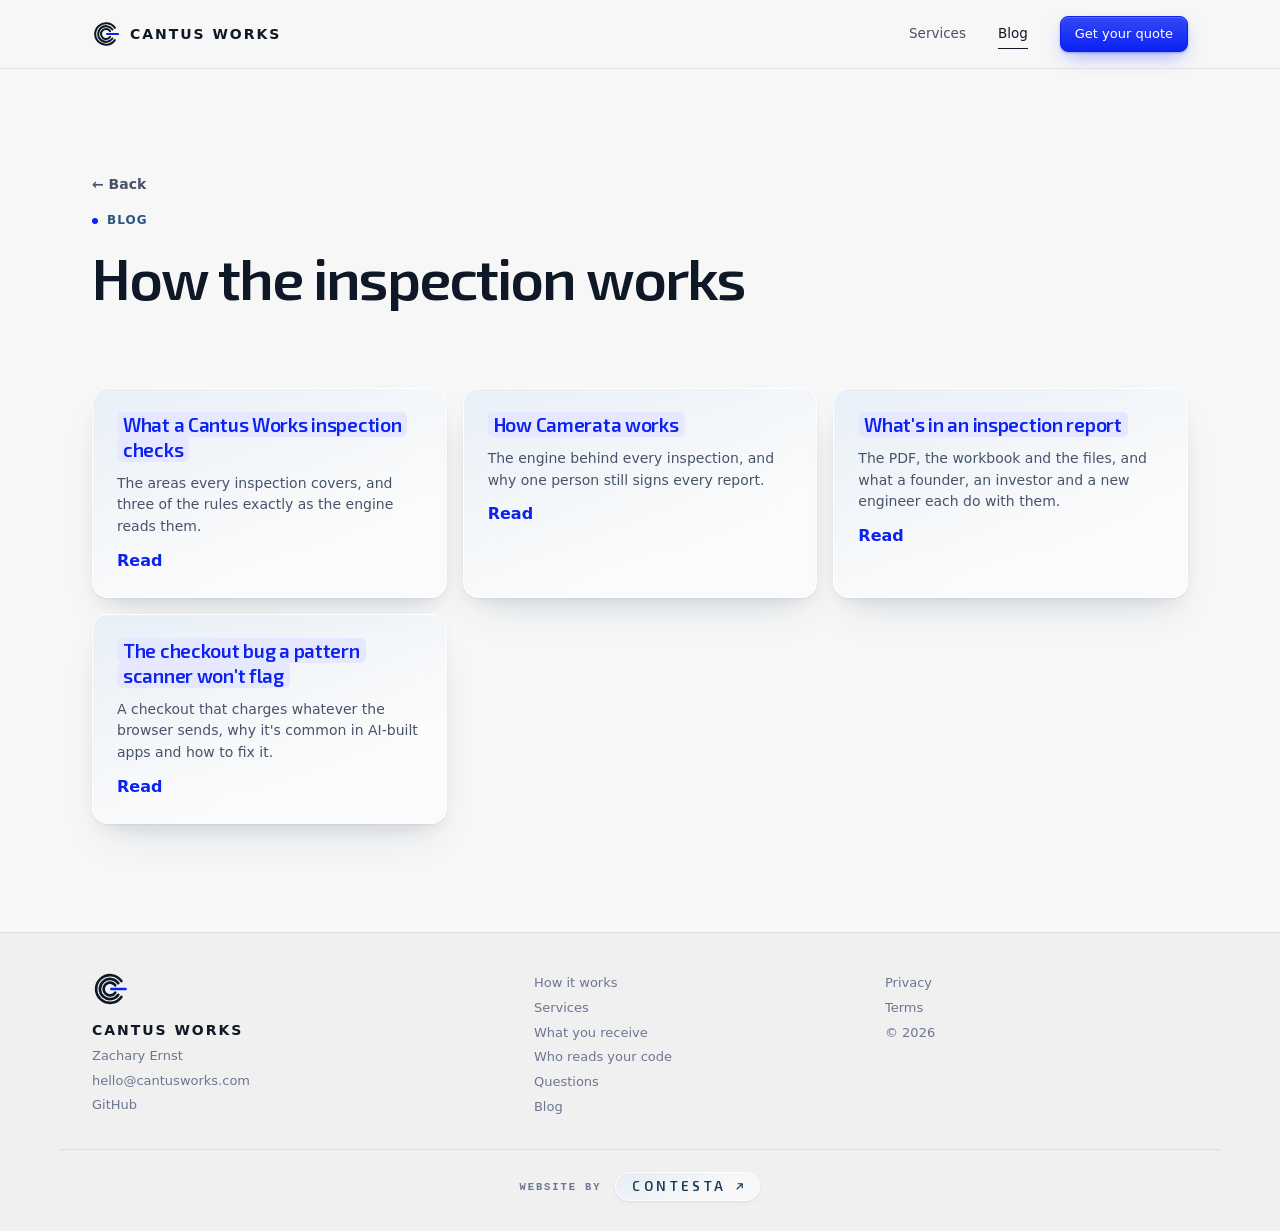
==== commit 9e10920c: "Clean URLs: links, canonical addresses and the sitemap drop .html GitHub Pages serves /page from pag" ====
--- a/blog.html
+++ b/blog.html
@@ -10,29 +10,29 @@
 <meta name="description" content="Articles on how a Cantus Works inspection works: what it checks and the engine behind it.">
 <meta property="og:title" content="Blog">
 <meta property="og:type" content="website">
-<link rel="canonical" href="https://cantusworks.com/blog.html">
+<link rel="canonical" href="https://cantusworks.com/blog">
 <meta property="og:description" content="Articles on how a Cantus Works inspection works: what it checks and the engine behind it.">
-<meta property="og:url" content="https://cantusworks.com/blog.html">
+<meta property="og:url" content="https://cantusworks.com/blog">
 <meta property="og:site_name" content="Cantus Works">
 <meta property="og:image" content="https://cantusworks.com/og-image.png">
 <meta property="og:image:width" content="1200">
 <meta property="og:image:height" content="630">
 <meta name="twitter:card" content="summary_large_image">
 <link rel="stylesheet" href="fonts/fonts.css">
-<link rel="stylesheet" href="styles.css?v=20261121j">
+<link rel="stylesheet" href="styles.css?v=20261121l">
 <script defer src="https://cloud.umami.is/script.js" data-website-id="0110ca8d-b614-43de-983e-fb62bd26c7d7" data-domains="cantusworks.com"></script>
 </head>
 <body>
 
 <header class="site" id="hdr">
   <div class="wrap nav-inner">
-    <a class="wordmark" href="index.html"><img src="logo-mark.svg" width="28" height="28" alt="">CANTUS WORKS</a>
+    <a class="wordmark" href="/"><img src="logo-mark.svg" width="28" height="28" alt="">CANTUS WORKS</a>
     <div class="nav-right">
       <nav class="navlinks" aria-label="Sections">
-        <a href="index.html#services">Services</a>
-        <a href="blog.html" aria-current="page">Blog</a>
+        <a href="/#services">Services</a>
+        <a href="/blog" aria-current="page">Blog</a>
       </nav>
-      <a class="btn btn-solid btn-sm" href="quote.html" data-umami-event="quote-click" data-umami-event-need="general">Get your quote</a>
+      <a class="btn btn-solid btn-sm" href="/quote" data-umami-event="quote-click" data-umami-event-need="general">Get your quote</a>
     </div>
   </div>
 </header>
@@ -41,7 +41,7 @@
 <section class="blog-intro">
   <div class="wrap">
     <div class="blog-hero">
-<p class="back-row"><a class="back-link" href="index.html" data-back>&larr; Back</a></p>
+<p class="back-row"><a class="back-link" href="/" data-back>&larr; Back</a></p>
       <p class="eyebrow">Blog</p>
       <h1>How the inspection works</h1>
     </div>
@@ -50,10 +50,10 @@
 <section class="blog-list">
   <div class="wrap">
     <ul class="post-grid">
-      <li class="post"><h2><a href="inspection-checks.html">What a Cantus Works inspection checks</a></h2><p class="desc">The areas every inspection covers, and three of the rules exactly as the engine reads them.</p><a class="read-more" href="inspection-checks.html">Read</a></li>
-      <li class="post"><h2><a href="how-camerata-works.html">How Camerata works</a></h2><p class="desc">The engine behind every inspection, and why one person still signs every report.</p><a class="read-more" href="how-camerata-works.html">Read</a></li>
-      <li class="post"><h2><a href="whats-in-an-inspection-report.html">What's in an inspection report</a></h2><p class="desc">The PDF, the workbook and the files, and what a founder, an investor and a new engineer each do with them.</p><a class="read-more" href="whats-in-an-inspection-report.html">Read</a></li>
-      <li class="post"><h2><a href="checkout-price-from-the-browser.html">The checkout bug a pattern scanner won't flag</a></h2><p class="desc">A checkout that charges whatever the browser sends, why it's common in AI-built apps and how to fix it.</p><a class="read-more" href="checkout-price-from-the-browser.html">Read</a></li>
+      <li class="post"><h2><a href="/inspection-checks">What a Cantus Works inspection checks</a></h2><p class="desc">The areas every inspection covers, and three of the rules exactly as the engine reads them.</p><a class="read-more" href="/inspection-checks">Read</a></li>
+      <li class="post"><h2><a href="/how-camerata-works">How Camerata works</a></h2><p class="desc">The engine behind every inspection, and why one person still signs every report.</p><a class="read-more" href="/how-camerata-works">Read</a></li>
+      <li class="post"><h2><a href="/whats-in-an-inspection-report">What's in an inspection report</a></h2><p class="desc">The PDF, the workbook and the files, and what a founder, an investor and a new engineer each do with them.</p><a class="read-more" href="/whats-in-an-inspection-report">Read</a></li>
+      <li class="post"><h2><a href="/checkout-price-from-the-browser">The checkout bug a pattern scanner won't flag</a></h2><p class="desc">A checkout that charges whatever the browser sends, why it's common in AI-built apps and how to fix it.</p><a class="read-more" href="/checkout-price-from-the-browser">Read</a></li>
     </ul>
   </div>
 </section>
@@ -70,18 +70,18 @@
     </div>
     <nav aria-label="Footer sections">
       <ul>
-        <li><a href="index.html#how">How it works</a></li>
-        <li><a href="index.html#services">Services</a></li>
-        <li><a href="index.html#receive">What you receive</a></li>
-        <li><a href="index.html#who">Who reads your code</a></li>
-        <li><a href="index.html#questions">Questions</a></li>
-        <li><a href="blog.html">Blog</a></li>
+        <li><a href="/#how">How it works</a></li>
+        <li><a href="/#services">Services</a></li>
+        <li><a href="/#receive">What you receive</a></li>
+        <li><a href="/#who">Who reads your code</a></li>
+        <li><a href="/#questions">Questions</a></li>
+        <li><a href="/blog">Blog</a></li>
       </ul>
     </nav>
     <div>
       <ul>
-        <li><a href="privacy.html">Privacy</a></li>
-        <li><a href="terms.html">Terms</a></li>
+        <li><a href="/privacy">Privacy</a></li>
+        <li><a href="/terms">Terms</a></li>
         <li>&copy; 2026</li>
       </ul>
     </div>
--- a/styles.css
+++ b/styles.css
@@ -1253,3 +1253,9 @@
 /* No highlighter on plain text (Zach, 2026-11-21): only links get a highlight.
    The marks stay in the HTML because services.js and receive.js reference them. */
 .svc-mark, .svc-find .svc-mark, .rcv-mark, .faq-mark { background: none !important; padding: 0; }
+
+/* The hero's blue line already marks where the hero ends, so the gray divider under it is dropped. */
+main > section.hero + section { border-top: 0; }
+
+/* The form's own display (grid) must not override the hidden attribute after a successful send. */
+.q-form[hidden], .q-thanks[hidden] { display: none; }
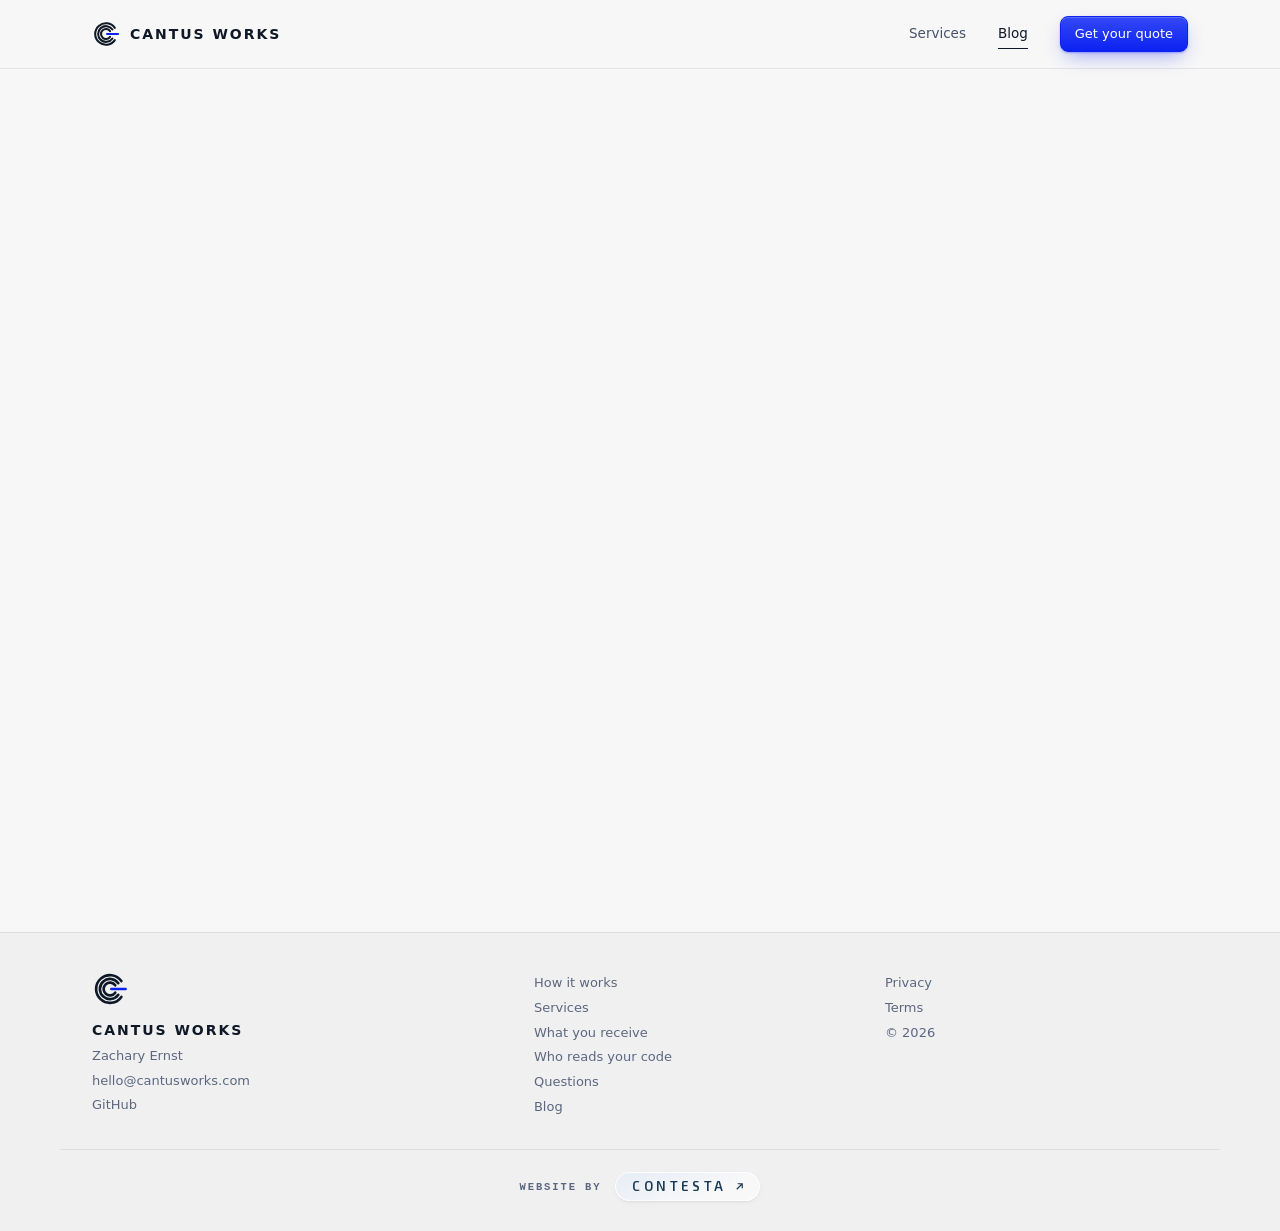
==== commit d3b5a42a: "Accessibility and image weight: darker fine-print grey; right-sized headshot --ink-faint #6B7690 -> " ====
--- a/blog.html
+++ b/blog.html
@@ -19,7 +19,7 @@
 <meta property="og:image:height" content="630">
 <meta name="twitter:card" content="summary_large_image">
 <link rel="stylesheet" href="fonts/fonts.css">
-<link rel="stylesheet" href="styles.css?v=20261121l">
+<link rel="stylesheet" href="styles.css?v=20261121m">
 <script defer src="https://cloud.umami.is/script.js" data-website-id="0110ca8d-b614-43de-983e-fb62bd26c7d7" data-domains="cantusworks.com"></script>
 </head>
 <body>
--- a/styles.css
+++ b/styles.css
@@ -19,7 +19,7 @@
   /* ink */
   --ink: #0F1826;
   --ink-soft: #47536A;
-  --ink-faint: #6B7690;
+  --ink-faint: #5C677F; /* darkened from #6B7690 to meet WCAG AA 4.5:1 on every site background */
 
   /* accent */
   --accent: #2B5580;
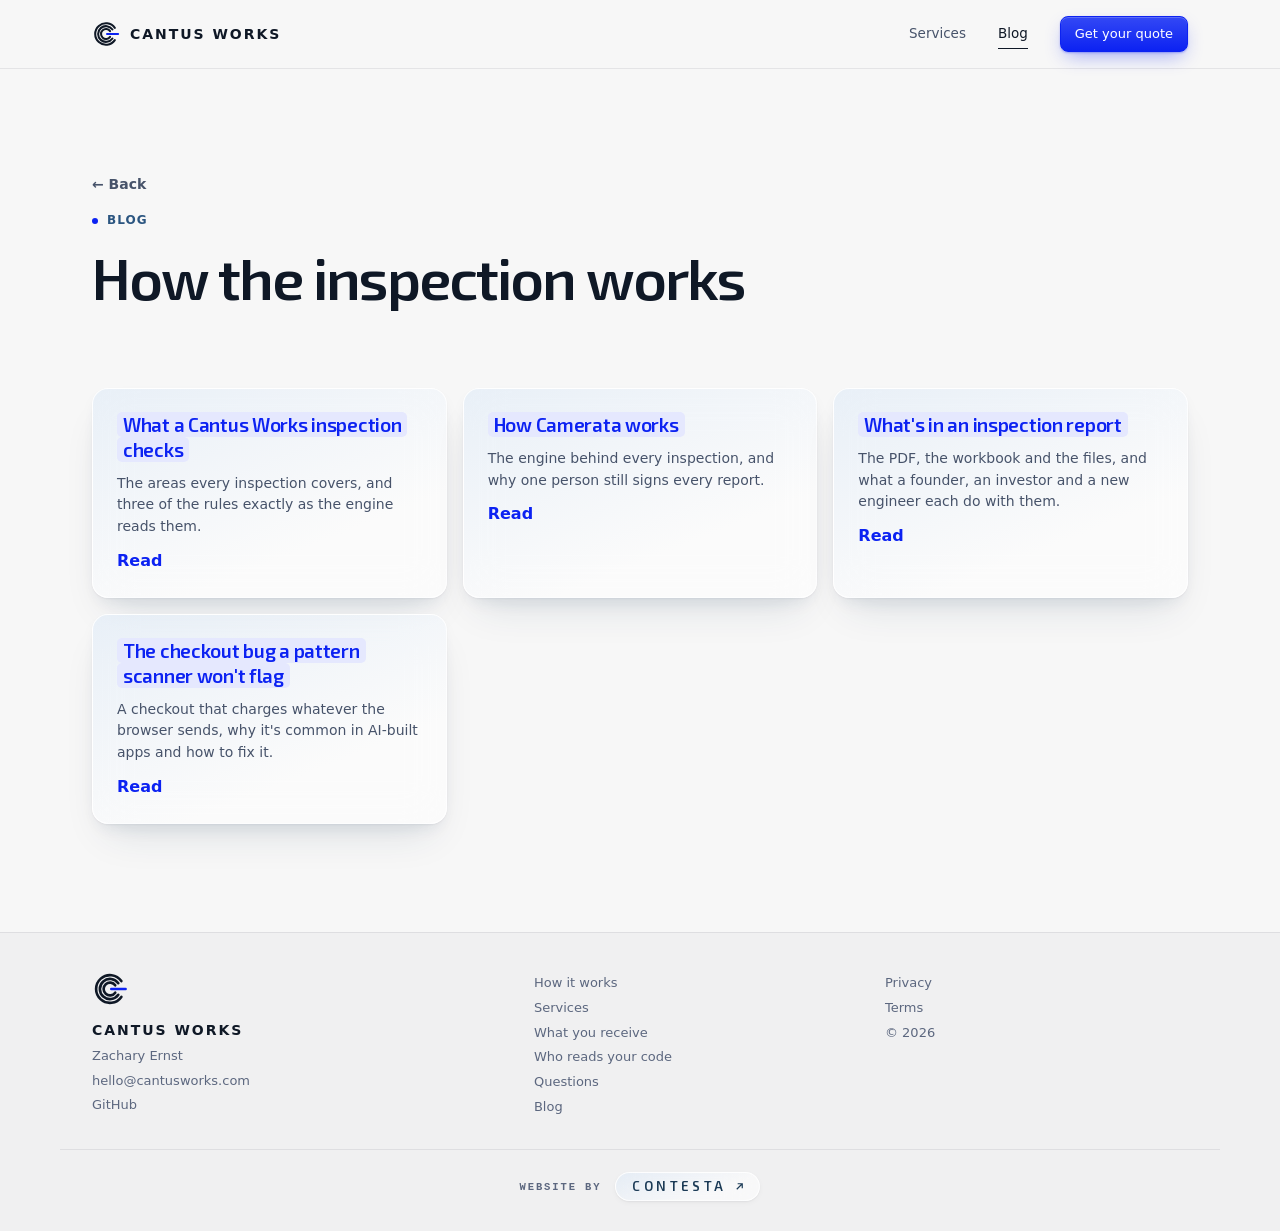
==== commit 8d12f61a: "Accessibility: darker label and badge colors in What you receive so they pass AA contrast Co-Authore" ====
--- a/blog.html
+++ b/blog.html
@@ -19,7 +19,7 @@
 <meta property="og:image:height" content="630">
 <meta name="twitter:card" content="summary_large_image">
 <link rel="stylesheet" href="fonts/fonts.css">
-<link rel="stylesheet" href="styles.css?v=20261121m">
+<link rel="stylesheet" href="styles.css?v=20261121n">
 <script defer src="https://cloud.umami.is/script.js" data-website-id="0110ca8d-b614-43de-983e-fb62bd26c7d7" data-domains="cantusworks.com"></script>
 </head>
 <body>
--- a/styles.css
+++ b/styles.css
@@ -676,7 +676,10 @@
    Each column is an object above its name, all upright and the same size. The active one
    (.is-active) is in full colour with a blue ring and a scan sweeping across it as it takes over;
    the others step back, faded. receive.js cycles it while the section is on screen. */
-#receive { --k-broken: #E5484D; --k-incons: #D98A0B; --k-well: #18A374; overflow-x: clip; }
+#receive { --k-broken: #E5484D; --k-incons: #D98A0B; --k-well: #18A374;
+  /* darker text versions so labels pass WCAG AA contrast (4.5:1) */
+  --k-broken-text: #C42D33; --k-incons-text: #9A5B00; --k-well-text: #0B7A55; --k-xls: #15803D;
+  overflow-x: clip; }
 
 /* row of objects */
 .rcv-row { display: grid; grid-template-columns: repeat(3, minmax(0, 1fr)); gap: clamp(16px, 2.2vw, 28px); margin-top: var(--s7); }
@@ -703,8 +706,8 @@
 @keyframes docSweep { 0% { transform: translateY(-100%); opacity: 1; } 85% { opacity: 1; } 100% { transform: translateY(330px); opacity: 0; } }
 
 .doc-head { display: flex; align-items: center; justify-content: space-between; margin-bottom: 18px; }
-.doc-type { font: 700 10.5px/1 var(--mono); letter-spacing: .12em; padding: 6px 9px; border-radius: 6px; color: #fff; background: var(--k-broken); }
-.doc-type.xls { background: #16A34A; }
+.doc-type { font: 700 10.5px/1 var(--mono); letter-spacing: .12em; padding: 6px 9px; border-radius: 6px; color: #fff; background: var(--k-broken-text); }
+.doc-type.xls { background: var(--k-xls); }
 .doc-type.call { background: var(--vivid); }
 .doc-meta { font: 500 11px/1 var(--mono); letter-spacing: .1em; text-transform: uppercase; color: var(--ink-faint); }
 .doc-title { font: 700 21px/1.2 var(--display); letter-spacing: -0.015em; color: var(--ink); margin: 0 0 16px; }
@@ -714,7 +717,7 @@
 .doc-kpis { display: flex; flex-wrap: wrap; gap: 6px; }
 .doc-kpis span, .pill { display: inline-flex; align-items: center; gap: 6px; font: 600 11px/1 var(--font); padding: 6px 9px; border-radius: 999px; }
 .doc-kpis i { width: 7px; height: 7px; border-radius: 50%; background: currentColor; }
-.k-broken { color: var(--k-broken); } .k-incons { color: var(--k-incons); } .k-well { color: var(--k-well); }
+.k-broken { color: var(--k-broken-text); } .k-incons { color: var(--k-incons-text); } .k-well { color: var(--k-well-text); }
 .doc-kpis .k-broken, .pill.k-broken { background: rgba(229, 72, 77, 0.1); }
 .doc-kpis .k-incons, .pill.k-incons { background: rgba(217, 138, 11, 0.12); }
 .doc-kpis .k-well, .pill.k-well { background: rgba(24, 163, 116, 0.1); }
@@ -733,7 +736,7 @@
 .xls-h span { color: var(--ink-soft); }
 .xls-tabs { display: flex; gap: 4px; margin-top: 12px; font: 500 11px/1 var(--mono); }
 .xls-tabs span { padding: 6px 10px; border-radius: 6px; color: var(--ink-faint); background: rgba(15, 24, 38, 0.04); }
-.xls-tabs span.on { color: #fff; background: #16A34A; }
+.xls-tabs span.on { color: #fff; background: var(--k-xls); }
 
 .rcv-call { background: linear-gradient(160deg, #0F1826, #1B2B4E); color: #fff; border-color: rgba(255, 255, 255, 0.08); }
 .rcv-call .doc-meta { color: rgba(255, 255, 255, 0.55); }
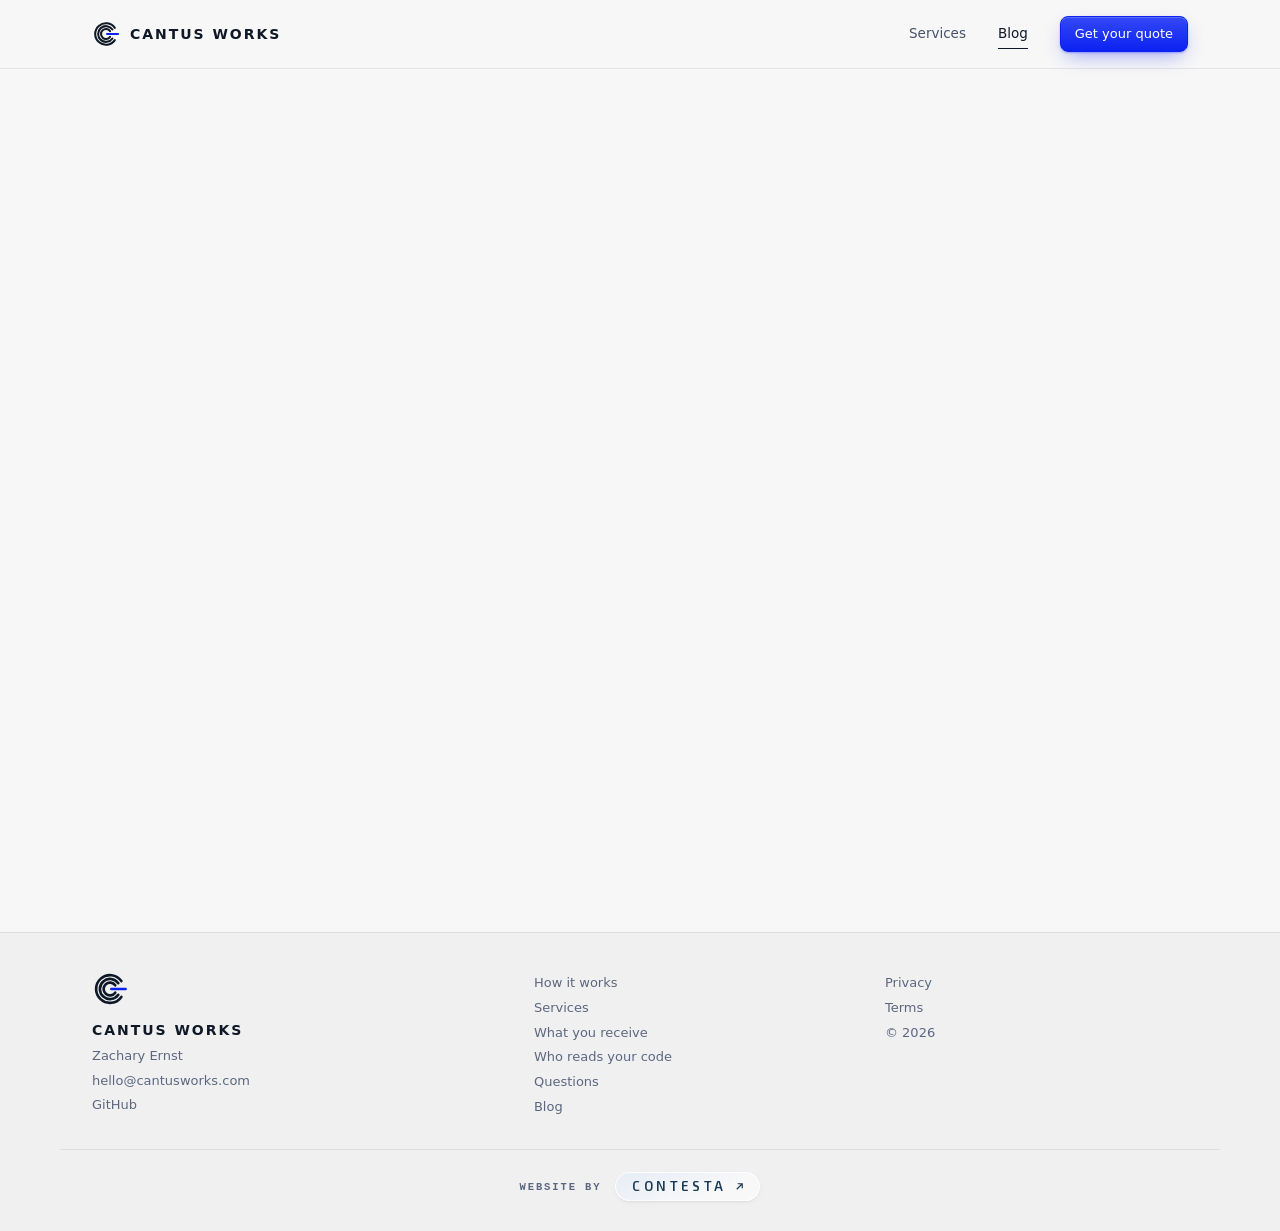
==== commit 1daca770: "Service cards: details fold into a 'What this includes' section; sample post explains why the sample" ====
--- a/blog.html
+++ b/blog.html
@@ -19,7 +19,7 @@
 <meta property="og:image:height" content="630">
 <meta name="twitter:card" content="summary_large_image">
 <link rel="stylesheet" href="fonts/fonts.css">
-<link rel="stylesheet" href="styles.css?v=20261121n">
+<link rel="stylesheet" href="styles.css?v=20261121p">
 <script defer src="https://cloud.umami.is/script.js" data-website-id="0110ca8d-b614-43de-983e-fb62bd26c7d7" data-domains="cantusworks.com"></script>
 </head>
 <body>
--- a/styles.css
+++ b/styles.css
@@ -582,6 +582,22 @@
 /* level 3 */
 .svc p.body { margin: 0 0 var(--s4); color: var(--ink-soft); font-size: 14.5px; line-height: 1.6; }
 .svc p.small { margin: 0 0 var(--s4); color: var(--ink-faint); font-size: 12.5px; line-height: 1.55; }
+/* "What this includes": the card's details, folded away until asked for */
+.svc details.svc-more { margin: 0 0 var(--s4); interpolate-size: allow-keywords; }
+.svc .svc-more summary { list-style: none; cursor: pointer; display: inline-flex; align-items: center; gap: 8px; font-size: 14.5px; font-weight: 600; line-height: 1.5; color: var(--vivid); border-radius: 4px; }
+.svc .svc-more summary::-webkit-details-marker { display: none; }
+.svc .svc-more summary::after { content: ""; width: 7px; height: 7px; border-right: 2px solid currentColor; border-bottom: 2px solid currentColor; transform: translateY(-2px) rotate(45deg); transition: transform .35s var(--ease); }
+.svc .svc-more[open] summary::after { transform: translateY(2px) rotate(225deg); }
+.svc .svc-more summary:hover { text-decoration: underline; }
+.svc .svc-more summary:focus-visible { outline: 2px solid currentColor; outline-offset: 3px; }
+.svc-find .svc-more summary { color: #fff; }
+.svc .svc-more-body { padding-top: 10px; }
+.svc .svc-more-body p { margin: 0; }
+.svc details.svc-more::details-content { block-size: 0; overflow: hidden; opacity: 0; transition: block-size .4s var(--ease), opacity .3s ease, content-visibility .4s allow-discrete; }
+.svc details.svc-more[open]::details-content { block-size: auto; opacity: 1; }
+@media (prefers-reduced-motion: reduce) {
+  .svc details.svc-more::details-content, .svc .svc-more summary::after { transition: none; }
+}
 .svc .btn { margin-top: auto; align-self: flex-start; }
 .svc-mark {
   color: inherit; padding: 0 1px;
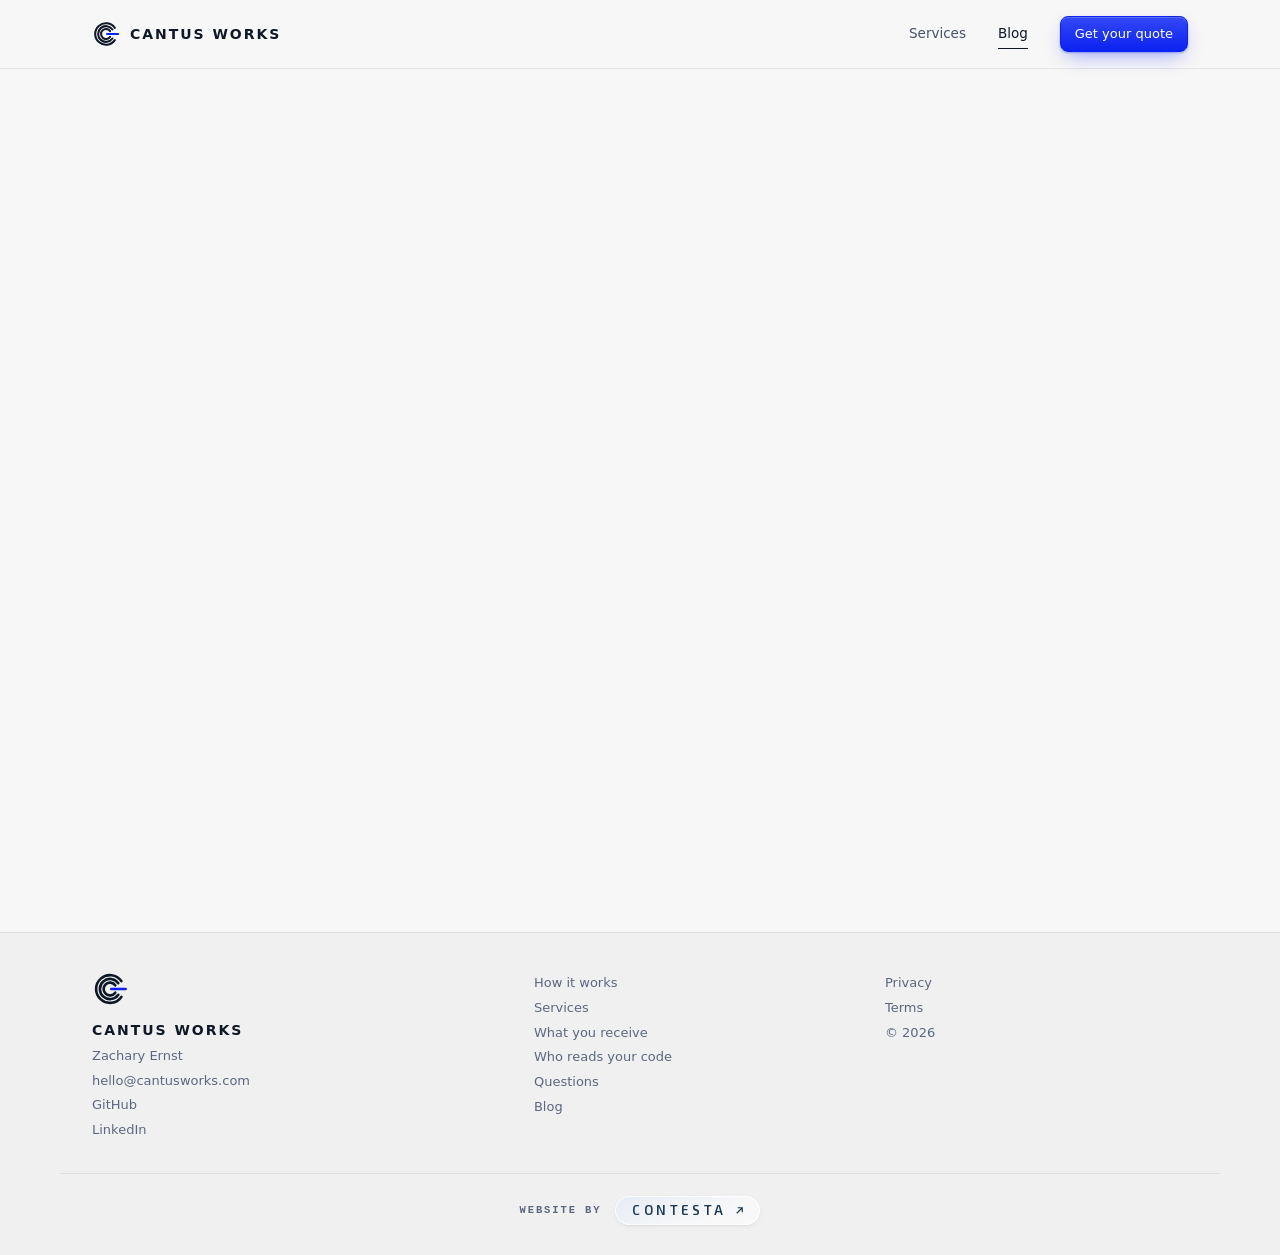
==== commit cb7a37f2: "Footer: LinkedIn company page and Zachary Ernst's profile on every page; both in the structured data" ====
--- a/blog.html
+++ b/blog.html
@@ -64,9 +64,10 @@
     <div>
       <img class="foot-mark" src="logo-mark.svg" width="36" height="36" alt="">
       <p class="foot-name">Cantus Works</p>
-      <p>Zachary Ernst</p>
+      <p><a href="https://www.linkedin.com/in/zernst3/" target="_blank" rel="noopener">Zachary Ernst</a></p>
       <p><a href="mailto:hello@cantusworks.com">hello@cantusworks.com</a></p>
       <p><a href="https://github.com/zernst3" target="_blank" rel="noopener">GitHub</a></p>
+      <p><a href="https://www.linkedin.com/company/cantusworks" target="_blank" rel="noopener">LinkedIn</a></p>
     </div>
     <nav aria-label="Footer sections">
       <ul>
--- a/styles.css
+++ b/styles.css
@@ -582,22 +582,6 @@
 /* level 3 */
 .svc p.body { margin: 0 0 var(--s4); color: var(--ink-soft); font-size: 14.5px; line-height: 1.6; }
 .svc p.small { margin: 0 0 var(--s4); color: var(--ink-faint); font-size: 12.5px; line-height: 1.55; }
-/* "What this includes": the card's details, folded away until asked for */
-.svc details.svc-more { margin: 0 0 var(--s4); interpolate-size: allow-keywords; }
-.svc .svc-more summary { list-style: none; cursor: pointer; display: inline-flex; align-items: center; gap: 8px; font-size: 14.5px; font-weight: 600; line-height: 1.5; color: var(--vivid); border-radius: 4px; }
-.svc .svc-more summary::-webkit-details-marker { display: none; }
-.svc .svc-more summary::after { content: ""; width: 7px; height: 7px; border-right: 2px solid currentColor; border-bottom: 2px solid currentColor; transform: translateY(-2px) rotate(45deg); transition: transform .35s var(--ease); }
-.svc .svc-more[open] summary::after { transform: translateY(2px) rotate(225deg); }
-.svc .svc-more summary:hover { text-decoration: underline; }
-.svc .svc-more summary:focus-visible { outline: 2px solid currentColor; outline-offset: 3px; }
-.svc-find .svc-more summary { color: #fff; }
-.svc .svc-more-body { padding-top: 10px; }
-.svc .svc-more-body p { margin: 0; }
-.svc details.svc-more::details-content { block-size: 0; overflow: hidden; opacity: 0; transition: block-size .4s var(--ease), opacity .3s ease, content-visibility .4s allow-discrete; }
-.svc details.svc-more[open]::details-content { block-size: auto; opacity: 1; }
-@media (prefers-reduced-motion: reduce) {
-  .svc details.svc-more::details-content, .svc .svc-more summary::after { transition: none; }
-}
 .svc .btn { margin-top: auto; align-self: flex-start; }
 .svc-mark {
   color: inherit; padding: 0 1px;
